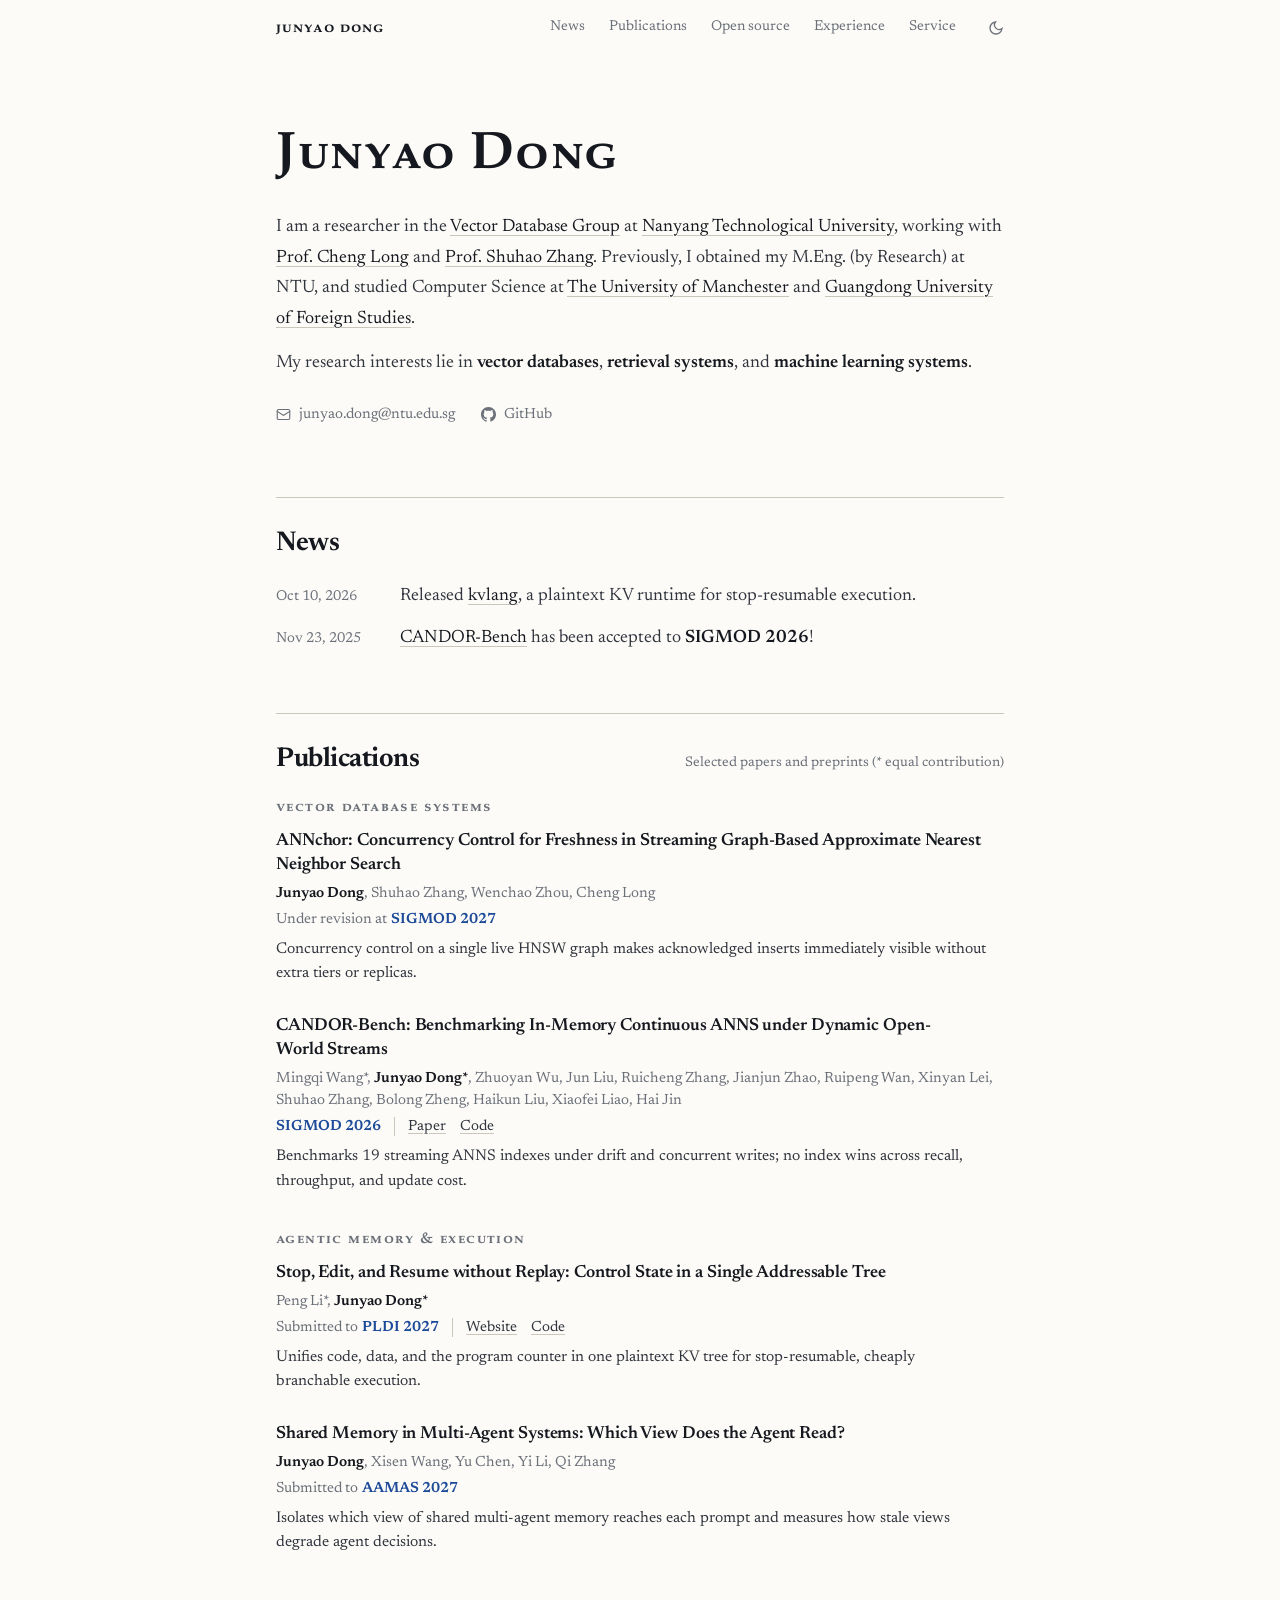
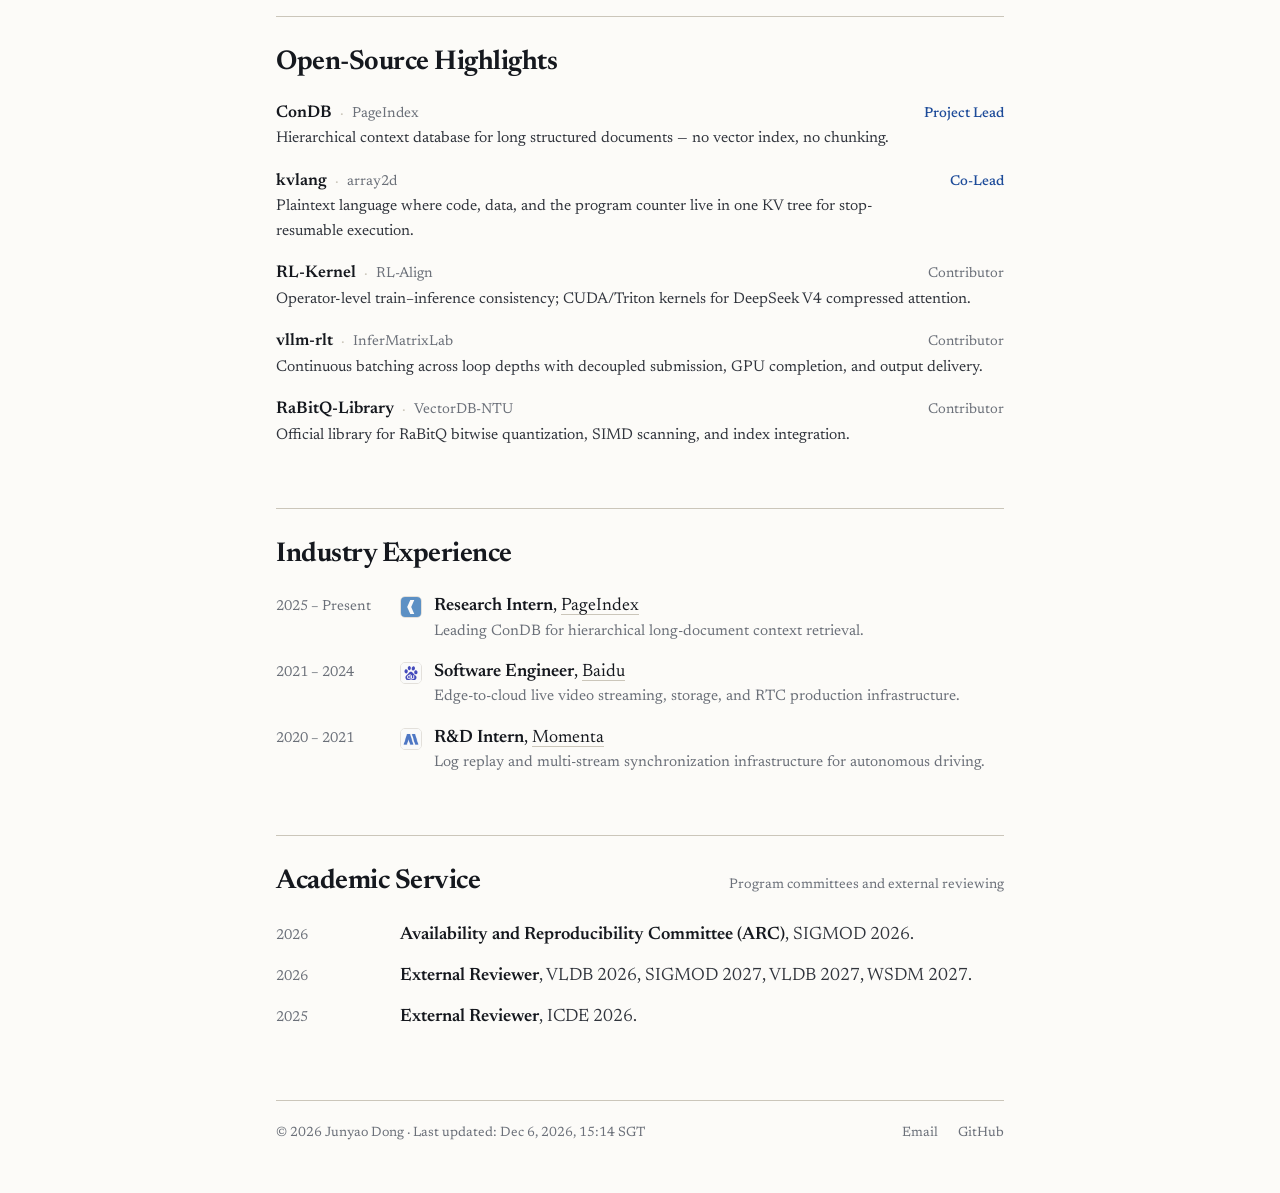
==== index.html @ 03399eac "Highlight all conference venues in blue and retitle PLDI'27 paper" ====
<!DOCTYPE html>
<html lang="en">
<head>
    <meta charset="UTF-8">
    <meta name="viewport" content="width=device-width, initial-scale=1.0">
    <title>Junyao Dong</title>
    <meta name="theme-color" content="#fcfbf8">
    <script>
        /* Light by default; a manual toggle lasts for the session. Runs before first paint. */
        (function () {
            var html = document.documentElement;
            var saved = null;
            try { saved = sessionStorage.getItem("theme"); } catch (e) {}
            var dark = saved === "dark";
            html.setAttribute("data-theme", dark ? "dark" : "light");
            if (dark) document.querySelector('meta[name="theme-color"]').setAttribute("content", "#0e1116");
        })();
    </script>
    <meta name="author" content="Junyao Dong">
    <meta name="description" content="Junyao Dong — Researcher in the Vector Database Group at Nanyang Technological University. Research on vector databases, retrieval systems, and machine learning systems.">
    <meta property="og:title" content="Junyao Dong">
    <meta property="og:description" content="Researcher @ Nanyang Technological University · Vector Databases, Retrieval Systems &amp; ML Systems">
    <meta property="og:type" content="website">
    <meta property="og:url" content="https://junyaodong.github.io/">
    <meta name="twitter:card" content="summary">
    <link rel="canonical" href="https://junyaodong.github.io/">
    <link rel="icon" type="image/svg+xml" href="favicon.svg">
    <link rel="apple-touch-icon" sizes="180x180" href="apple-touch-icon.png">
    <link rel="preload" href="fonts/newsreader-latin.woff2" as="font" type="font/woff2" crossorigin>
    <link rel="preload" href="fonts/name-display.woff2" as="font" type="font/woff2" crossorigin>
    <link rel="stylesheet" href="stylesheet.css?v=59">
</head>
<body>
    <a class="skip-link" href="#main">Skip to content</a>
    <nav class="nav" aria-label="Sections">
        <div class="nav-inner">
            <a class="brand" href="#about">Junyao Dong</a>
            <div class="nav-links">
                <a href="#news">News</a>
                <a href="#publications">Publications</a>
                <a href="#open-source">Open source</a>
                <a href="#experience">Experience</a>
                <a href="#service">Service</a>
                <!-- CV hidden: <a href="CV.pdf" target="_blank" rel="noopener noreferrer">CV</a> -->
            </div>
            <button class="theme-toggle" id="theme-toggle" type="button" aria-label="Dark mode" aria-pressed="false">
                <svg class="icon-sun" xmlns="http://www.w3.org/2000/svg" width="16" height="16" viewBox="0 0 24 24" fill="none" stroke="currentColor" stroke-width="2"><circle cx="12" cy="12" r="5"/><path d="M12 1v2M12 21v2M4.2 4.2l1.4 1.4M18.4 18.4l1.4 1.4M1 12h2M21 12h2M4.2 19.8l1.4-1.4M18.4 5.6l1.4-1.4"/></svg>
                <svg class="icon-moon" xmlns="http://www.w3.org/2000/svg" width="16" height="16" viewBox="0 0 24 24" fill="none" stroke="currentColor" stroke-width="2"><path d="M21 12.8A9 9 0 1 1 11.2 3 7 7 0 0 0 21 12.8z"/></svg>
            </button>
        </div>
    </nav>

    <header class="hero" id="about">
        <div class="wrap">
            <h1><span class="name">Junyao Dong</span></h1>
            <div class="hero-body">
                <p class="bio">
                    I am a researcher in the <a href="https://vectordb-ntu.github.io/" target="_blank" rel="noopener noreferrer">Vector Database Group</a> at <a href="https://www.ntu.edu.sg/" target="_blank" rel="noopener noreferrer">Nanyang Technological University</a>, working with
                    <a href="https://personal.ntu.edu.sg/c.long/" target="_blank" rel="noopener noreferrer">Prof. Cheng Long</a> and
                    <a href="https://shuhaozhangtony.github.io/" target="_blank" rel="noopener noreferrer">Prof. Shuhao Zhang</a>.
                    Previously, I obtained my M.Eng. (by Research) at NTU, and studied Computer Science at <a href="https://www.manchester.ac.uk/" target="_blank" rel="noopener noreferrer">The University of Manchester</a> and <a href="https://www.gdufs.edu.cn/" target="_blank" rel="noopener noreferrer">Guangdong University of Foreign Studies</a>.
                </p>
                <p class="bio">
                    My research interests lie in <strong>vector databases</strong>, <strong>retrieval systems</strong>, and <strong>machine learning systems</strong>.
                </p>
                <div class="contact">
                    <a class="contact-chip" href="mailto:junyao.dong@ntu.edu.sg">
                        <svg aria-hidden="true" xmlns="http://www.w3.org/2000/svg" width="15" height="15" viewBox="0 0 24 24" fill="none" stroke="currentColor" stroke-width="1.8" stroke-linecap="round" stroke-linejoin="round"><rect x="2" y="4" width="20" height="16" rx="2"/><path d="m22 7-8.97 5.7a1.94 1.94 0 0 1-2.06 0L2 7"/></svg>
                        <span>junyao.dong@ntu.edu.sg</span>
                    </a>
                    <!-- CV hidden:
                    <a class="contact-chip" href="CV.pdf" target="_blank" rel="noopener noreferrer">
                        <svg aria-hidden="true" xmlns="http://www.w3.org/2000/svg" width="15" height="15" viewBox="0 0 24 24" fill="none" stroke="currentColor" stroke-width="2" stroke-linecap="round" stroke-linejoin="round"><path d="M14 2H6a2 2 0 0 0-2 2v16a2 2 0 0 0 2 2h12a2 2 0 0 0 2-2V8z"/><polyline points="14 2 14 8 20 8"/><line x1="16" y1="13" x2="8" y2="13"/><line x1="16" y1="17" x2="8" y2="17"/></svg>
                        <span>CV</span>
                    </a>
                    -->
                    <a class="contact-chip" href="https://github.com/carsontung666" target="_blank" rel="noopener noreferrer">
                        <svg aria-hidden="true" xmlns="http://www.w3.org/2000/svg" width="15" height="15" viewBox="0 0 24 24" fill="currentColor"><path d="M12 0c-6.626 0-12 5.373-12 12 0 5.302 3.438 9.8 8.207 11.387.599.111.793-.261.793-.577v-2.234c-3.338.726-4.033-1.416-4.033-1.416-.546-1.387-1.333-1.756-1.333-1.756-1.089-.745.083-.729.083-.729 1.205.084 1.839 1.237 1.839 1.237 1.07 1.834 2.807 1.304 3.492.997.107-.775.418-1.305.762-1.604-2.665-.305-5.467-1.334-5.467-5.931 0-1.311.469-2.381 1.236-3.221-.124-.303-.535-1.524.117-3.176 0 0 1.008-.322 3.301 1.23.957-.266 1.983-.399 3.003-.404 1.02.005 2.047.138 3.006.404 2.291-1.552 3.297-1.23 3.297-1.23.653 1.653.242 2.874.118 3.176.77.84 1.235 1.911 1.235 3.221 0 4.609-2.807 5.624-5.479 5.921.43.372.823 1.102.823 2.222v3.293c0 .319.192.694.801.576 4.765-1.586 8.199-6.086 8.199-11.386 0-6.627-5.373-12-12-12z"/></svg>
                        <span>GitHub</span>
                    </a>
                </div>
            </div>
        </div>
    </header>

    <main id="main" tabindex="-1">
        <section class="section" id="news">
            <div class="wrap">
                <header class="section-head">
                    <h2>News</h2>
                </header>
                <div class="section-body">
                    <!--
                        [DEC 12 FLIP]:
                        <div class="news-row">
                            <span class="date">Dec &apos;26</span>
                            <span><strong>ANNchor</strong> has been accepted to <strong>SIGMOD 2027</strong>!</span>
                        </div>
                    -->
                    <div class="news-row">
                        <span class="date">Oct 10, 2026</span>
                        <span>Released <a href="https://github.com/array2d/kvlang" target="_blank" rel="noopener noreferrer">kvlang</a>, a plaintext KV runtime for stop-resumable execution.</span>
                    </div>
                    <div class="news-row">
                        <span class="date">Nov 23, 2025</span>
                        <span><a href="https://dl.acm.org/doi/10.1145/3786630" target="_blank" rel="noopener noreferrer">CANDOR-Bench</a> has been accepted to <strong>SIGMOD 2026</strong>!</span>
                    </div>
                </div>
            </div>
        </section>

        <section class="section" id="publications">
            <div class="wrap">
                <header class="section-head">
                    <h2>Publications</h2>
                    <p>Selected papers and preprints (* equal contribution)</p>
                </header>
                <div class="section-body">

                    <div class="theme infra" id="pubs-infra">
                        <div class="theme-head">
                            <h3>Vector Database Systems</h3>
                        </div>

                        <article class="pub" id="p-annchor">
                            <h4>ANNchor: Concurrency Control for Freshness in Streaming Graph-Based Approximate Nearest Neighbor Search</h4>
                            <p class="authors"><strong>Junyao Dong</strong>, Shuhao Zhang, Wenchao Zhou, Cheng Long</p>
                            <div class="pub-meta">
                                <span class="venue pending">Under revision at</span>
                                <span class="venue revision">SIGMOD 2027</span>
                            </div>
                            <p class="summary">Concurrency control on a single live HNSW graph makes acknowledged inserts immediately visible without extra tiers or replicas.</p>
                        </article>

                        <article class="pub" id="p-candor">
                            <h4><a href="https://dl.acm.org/doi/10.1145/3786630" target="_blank" rel="noopener noreferrer">CANDOR-Bench: Benchmarking In-Memory Continuous ANNS under Dynamic Open-World Streams</a></h4>
                            <p class="authors">Mingqi Wang*, <strong>Junyao Dong*</strong>, Zhuoyan Wu, Jun Liu, Ruicheng Zhang, Jianjun Zhao, Ruipeng Wan, Xinyan Lei, Shuhao Zhang, Bolong Zheng, Haikun Liu, Xiaofei Liao, Hai Jin</p>
                            <div class="pub-meta">
                                <span class="venue accepted">SIGMOD 2026</span>
                                <div class="pub-links">
                                    <a href="https://dl.acm.org/doi/10.1145/3786630" target="_blank" rel="noopener noreferrer">Paper</a>
                                    <a href="https://github.com/intellistream/SAGE-DB-Bench" target="_blank" rel="noopener noreferrer">Code</a>
                                </div>
                            </div>
                            <p class="summary">Benchmarks 19 streaming ANNS indexes under drift and concurrent writes; no index wins across recall, throughput, and update cost.</p>
                        </article>
                    </div>

                    <div class="theme opt" id="pubs-opt">
                        <div class="theme-head">
                            <h3>Agentic Memory &amp; Execution</h3>
                        </div>

                        <article class="pub" id="p-kvlang">
                            <h4><a href="https://github.com/array2d/kvlang" target="_blank" rel="noopener noreferrer">Stop, Edit, and Resume without Replay: Control State in a Single Addressable Tree</a></h4>
                            <p class="authors">Peng Li*, <strong>Junyao Dong*</strong></p>
                            <div class="pub-meta">
                                <span class="venue pending">Submitted to</span>
                                <span class="venue conf">PLDI 2027</span>
                                <div class="pub-links">
                                    <a href="https://kvlang.com" target="_blank" rel="noopener noreferrer">Website</a>
                                    <a href="https://github.com/array2d/kvlang" target="_blank" rel="noopener noreferrer">Code</a>
                                </div>
                            </div>
                            <p class="summary">Unifies code, data, and the program counter in one plaintext KV tree for stop-resumable, cheaply branchable execution.</p>
                        </article>

                        <article class="pub" id="p-sharedmem">
                            <h4>Shared Memory in Multi-Agent Systems: Which View Does the Agent Read?</h4>
                            <p class="authors"><strong>Junyao Dong</strong>, Xisen Wang, Yu Chen, Yi Li, Qi Zhang</p>
                            <div class="pub-meta">
                                <span class="venue pending">Submitted to</span>
                                <span class="venue conf">AAMAS 2027</span>
                            </div>
                            <p class="summary">Isolates which view of shared multi-agent memory reaches each prompt and measures how stale views degrade agent decisions.</p>
                        </article>
                    </div>
                </div>
            </div>
        </section>

        <section class="section" id="open-source">
            <div class="wrap">
                <header class="section-head">
                    <h2>Open-Source Highlights</h2>
                </header>
                <div class="section-body">
                    <div class="oss-list">
                        <article class="oss-item" id="oss-condb">
                            <div class="oss-top">
                                <div class="oss-title">
                                    <h3><a href="https://github.com/VectifyAI/ConDB" target="_blank" rel="noopener noreferrer">ConDB</a></h3>
                                    <span class="oss-org">PageIndex</span>
                                </div>
                                <span class="oss-role lead">Project Lead</span>
                            </div>
                            <p class="oss-desc">Hierarchical context database for long structured documents — no vector index, no chunking.</p>
                        </article>

                        <article class="oss-item" id="oss-kvlang">
                            <div class="oss-top">
                                <div class="oss-title">
                                    <h3><a href="https://github.com/array2d/kvlang" target="_blank" rel="noopener noreferrer">kvlang</a></h3>
                                    <span class="oss-org">array2d</span>
                                </div>
                                <span class="oss-role lead">Co-Lead</span>
                            </div>
                            <p class="oss-desc">Plaintext language where code, data, and the program counter live in one KV tree for stop-resumable execution.</p>
                        </article>

                        <article class="oss-item" id="oss-rlkernel">
                            <div class="oss-top">
                                <div class="oss-title">
                                    <h3><a href="https://github.com/RL-Align/RL-Kernel" target="_blank" rel="noopener noreferrer">RL-Kernel</a></h3>
                                    <span class="oss-org">RL-Align</span>
                                </div>
                                <span class="oss-role">Contributor</span>
                            </div>
                            <p class="oss-desc">Operator-level train–inference consistency; CUDA/Triton kernels for DeepSeek V4 compressed attention.</p>
                        </article>

                        <article class="oss-item" id="oss-vllmrlt">
                            <div class="oss-top">
                                <div class="oss-title">
                                    <h3><a href="https://github.com/InferMatrixLab/vllm-rlt" target="_blank" rel="noopener noreferrer">vllm-rlt</a></h3>
                                    <span class="oss-org">InferMatrixLab</span>
                                </div>
                                <span class="oss-role">Contributor</span>
                            </div>
                            <p class="oss-desc">Continuous batching across loop depths with decoupled submission, GPU completion, and output delivery.</p>
                        </article>

                        <article class="oss-item" id="oss-rabitq">
                            <div class="oss-top">
                                <div class="oss-title">
                                    <h3><a href="https://github.com/VectorDB-NTU/RaBitQ-Library" target="_blank" rel="noopener noreferrer">RaBitQ-Library</a></h3>
                                    <span class="oss-org">VectorDB-NTU</span>
                                </div>
                                <span class="oss-role">Contributor</span>
                            </div>
                            <p class="oss-desc">Official library for RaBitQ bitwise quantization, SIMD scanning, and index integration.</p>
                        </article>
                    </div>
                </div>
            </div>
        </section>

        <section class="section" id="experience">
            <div class="wrap">
                <header class="section-head">
                    <h2>Industry Experience</h2>
                </header>
                <div class="section-body">
                    <div class="talk exp-row">
                        <span class="date">2025 – Present</span>
                        <div class="exp-body">
                            <span class="exp-logo" aria-hidden="true"><img src="images/exp-vectify.svg" alt="" loading="lazy"></span>
                            <div class="exp-text">
                                <p class="exp-head"><strong>Research Intern</strong>, <a href="https://pageindex.ai/" target="_blank" rel="noopener noreferrer">PageIndex</a></p>
                                <p class="exp-desc">Leading ConDB for hierarchical long-document context retrieval.</p>
                            </div>
                        </div>
                    </div>
                    <div class="talk exp-row">
                        <span class="date">2021 – 2024</span>
                        <div class="exp-body">
                            <span class="exp-logo" aria-hidden="true"><img src="images/exp-baidu.svg" alt="" loading="lazy"></span>
                            <div class="exp-text">
                                <p class="exp-head"><strong>Software Engineer</strong>, <a href="https://www.baidu.com/" target="_blank" rel="noopener noreferrer">Baidu</a></p>
                                <p class="exp-desc">Edge-to-cloud live video streaming, storage, and RTC production infrastructure.</p>
                            </div>
                        </div>
                    </div>
                    <div class="talk exp-row">
                        <span class="date">2020 – 2021</span>
                        <div class="exp-body">
                            <span class="exp-logo" aria-hidden="true"><img src="images/exp-momenta.png" alt="" loading="lazy"></span>
                            <div class="exp-text">
                                <p class="exp-head"><strong>R&amp;D Intern</strong>, <a href="https://www.momenta.cn/" target="_blank" rel="noopener noreferrer">Momenta</a></p>
                                <p class="exp-desc">Log replay and multi-stream synchronization infrastructure for autonomous driving.</p>
                            </div>
                        </div>
                    </div>
                </div>
            </div>
        </section>

        <section class="section" id="service">
            <div class="wrap">
                <header class="section-head">
                    <h2>Academic Service</h2>
                    <p>Program committees and external reviewing</p>
                </header>
                <div class="section-body">
                    <div class="talk">
                        <span class="date">2026</span>
                        <p><strong>Availability and Reproducibility Committee (ARC)</strong>, SIGMOD 2026.</p>
                    </div>
                    <div class="talk">
                        <span class="date">2026</span>
                        <p><strong>External Reviewer</strong>, VLDB 2026, SIGMOD 2027, VLDB 2027, WSDM 2027.</p>
                    </div>
                    <div class="talk">
                        <span class="date">2025</span>
                        <p><strong>External Reviewer</strong>, ICDE 2026.</p>
                    </div>
                </div>
            </div>
        </section>
    </main>

    <footer class="footer">
        <div class="wrap footer-row">
            <span>© 2026 Junyao Dong · <span id="last-updated">Last updated: Nov 18, 2026, 00:28 SGT</span></span>
            <div class="footer-links">
                <a href="mailto:junyao.dong@ntu.edu.sg">Email</a>
                <!-- CV hidden: <a href="CV.pdf" target="_blank" rel="noopener noreferrer">CV</a> -->
                <a href="https://github.com/carsontung666" target="_blank" rel="noopener noreferrer">GitHub</a>
            </div>
        </div>
    </footer>
    <script src="site.js?v=17"></script>
    <!-- Default Statcounter code for personal page https://junyaodong.github.io/ -->
    <script type="text/javascript">
    var sc_project=13364389;
    var sc_invisible=1;
    var sc_security="73a1b81e";
    </script>
    <script type="text/javascript" src="https://www.statcounter.com/counter/counter.js" async></script>
    <noscript><div class="statcounter"><a title="Web Analytics" href="https://statcounter.com/" target="_blank" rel="noopener noreferrer"><img class="statcounter" src="https://c.statcounter.com/13364389/0/73a1b81e/1/" alt="" referrerPolicy="no-referrer-when-downgrade"></a></div></noscript>
    <!-- End of Statcounter Code -->
</body>
</html>
---- stylesheet.css ----
/* Junyao Dong — homepage styles.
   Typeset single column on one warm-paper surface:
   hierarchy comes from type scale, whitespace and hairline rules — no cards.
   Accent colour is reserved for hover, accepted venues and lead roles. */

/* ------------------------------------------------------------------ */
/* Fonts — self-hosted, zero third-party font requests                 */
/* ------------------------------------------------------------------ */
@font-face {
    font-family: "Newsreader";
    src: url("fonts/newsreader-latin.woff2") format("woff2");
    font-weight: 200 800;
    font-style: normal;
    font-display: swap;
}
@font-face {
    font-family: "Newsreader";
    src: url("fonts/newsreader-italic-latin.woff2") format("woff2");
    font-weight: 200 800;
    font-style: italic;
    font-display: swap;
}
@font-face {
    font-family: "JD Name Display";
    src: url("fonts/name-display.woff2") format("woff2");
    font-weight: 700;
    font-style: normal;
    font-display: swap;
}
@font-face {
    font-family: "JD Name Display";
    src: url("fonts/name-display-regular.woff2") format("woff2");
    font-weight: 400;
    font-style: normal;
    font-display: swap;
}

/* ------------------------------------------------------------------ */
/* Tokens                                                              */
/* ------------------------------------------------------------------ */
:root {
    --font-sans: "Newsreader", "Source Serif 4", Georgia, serif;
    --font-name: "JD Name Display", "TeX Gyre Pagella", "Palatino Linotype", Palatino, "Book Antiqua", Georgia, serif;

    --bg: #fcfbf8;            /* warm paper — the only surface */
    --bg-soft: #f2f0ea;       /* hover fill */
    --ink: #15181e;           /* headings & emphasis */
    --text: #30343c;          /* body copy */
    --muted: #6b7079;         /* metadata */
    --line: #e6e2d9;          /* hairline rules */
    --line-strong: #cbc6ba;   /* link underlines, separators */
    --accent: #1d4b99;        /* Oxford-slate blue */
    --accent-tint: #edf2fb;

    --max: 728px;
    --date-w: 104px;
    --gutter: 24px;
    --nav-h: 56px;
    --sec-gap: 60px;          /* whitespace above each section rule */
    color-scheme: light;
}

html[data-theme="dark"] {
    --bg: #0e1116;
    --bg-soft: #1a1f29;
    --ink: #f1f2f5;
    --text: #c9cdd6;
    --muted: #8b93a3;
    --line: #20262f;
    --line-strong: #3a4352;
    --accent: #8ab4f8;
    --accent-tint: rgba(138, 180, 248, 0.12);
    color-scheme: dark;
}

/* ------------------------------------------------------------------ */
/* Base                                                                */
/* ------------------------------------------------------------------ */
* { box-sizing: border-box; }
html {
    scroll-behavior: smooth;
    /* Sections carry their own top whitespace: anchors land with the rule just under the nav. */
    scroll-padding-top: calc(var(--nav-h) - var(--sec-gap) + 18px);
    -webkit-text-size-adjust: 100%;
    text-size-adjust: 100%;
}
body {
    margin: 0;
    overflow-x: clip;
    background: var(--bg);
    color: var(--text);
    font-family: var(--font-sans);
    font-optical-sizing: auto;
    font-size: 18px;
    line-height: 1.62;
    -webkit-font-smoothing: antialiased;
}
img, svg { max-width: 100%; display: block; }
p { margin: 0; }
strong { color: var(--ink); font-weight: 600; }
::selection { background: rgba(29, 75, 153, 0.16); background: color-mix(in srgb, var(--accent) 18%, transparent); }
:focus-visible { outline: 2px solid var(--accent); outline-offset: 3px; border-radius: 3px; }

/* Links read as ink with a quiet underline; colour only arrives on hover. */
a {
    color: var(--ink);
    text-decoration: underline;
    text-decoration-color: var(--line-strong);
    text-decoration-thickness: 1px;
    text-underline-offset: 0.22em;
    transition: color 0.15s ease, text-decoration-color 0.15s ease;
}
a:hover { color: var(--accent); text-decoration-color: currentColor; }

.brand,
.theme-head h3 {
    font-family: var(--font-name);
    font-variant-caps: all-small-caps;
}

.skip-link {
    position: absolute;
    left: 12px;
    top: -60px;
    z-index: 40;
    padding: 8px 14px;
    border-radius: 6px;
    background: var(--ink);
    color: var(--bg);
    font-size: 0.9rem;
    text-decoration: none;
}
.skip-link:focus { top: 10px; color: var(--bg); text-decoration: none; }
main { padding: 0 0 8px; }
main:focus { outline: none; }

.wrap,
.nav-inner {
    width: min(var(--max), calc(100% - 2 * var(--gutter)));
    margin: 0 auto;
}

/* ------------------------------------------------------------------ */
/* Nav                                                                 */
/* ------------------------------------------------------------------ */
.nav {
    position: sticky;
    top: 0;
    z-index: 30;
    background: var(--bg);
    background: color-mix(in srgb, var(--bg) 88%, transparent);
    backdrop-filter: blur(12px);
    -webkit-backdrop-filter: blur(12px);
    border-bottom: 1px solid transparent;
    transition: border-color 0.2s ease;
}
.nav.scrolled { border-bottom-color: var(--line); }
.nav-inner {
    height: var(--nav-h);
    display: flex;
    align-items: center;
    gap: 24px;
}
.brand {
    color: var(--ink);
    font-weight: 700;
    font-size: 1.02rem;
    letter-spacing: 0.06em;
    white-space: nowrap;
    text-decoration: none;
    transition: color 0.2s ease, opacity 0.25s ease;
}
.brand:hover { color: var(--accent); text-decoration: none; }
/* The hero name sits right below: the nav brand only appears once it scrolls away. */
.nav.at-hero .brand { opacity: 0; pointer-events: none; }

.nav-links { display: flex; gap: 24px; margin-left: auto; }
.nav-links a {
    padding: 4px 0;
    color: var(--muted);
    font-size: 0.89rem;
    white-space: nowrap;
    text-decoration: underline;
    text-decoration-color: transparent;
    text-underline-offset: 0.45em;
    transition: color 0.15s ease, text-decoration-color 0.15s ease;
}
.nav-links a:hover { color: var(--ink); text-decoration-color: transparent; }
.nav-links a[aria-current] { color: var(--ink); text-decoration-color: var(--ink); }

.theme-toggle {
    flex: none;
    width: 32px;
    height: 32px;
    margin-right: -8px;
    border: 0;
    border-radius: 999px;
    background: transparent;
    color: var(--muted);
    display: grid;
    place-items: center;
    cursor: pointer;
    transition: background 0.2s ease, color 0.2s ease;
}
.theme-toggle:hover { background: var(--bg-soft); color: var(--ink); }
html[data-theme="dark"] .icon-moon,
html:not([data-theme="dark"]) .icon-sun { display: none; }

/* ------------------------------------------------------------------ */
/* Hero                                                                */
/* ------------------------------------------------------------------ */
.hero { padding: 72px 0 12px; }
.hero h1 {
    margin: 0 0 28px;
    font-family: var(--font-name);
    font-weight: 700;
    font-variant: small-caps;
    font-size: clamp(2.5rem, 6vw, 3.3rem);
    line-height: 1.04;
    letter-spacing: 0.02em;
    color: var(--ink);
}
.bio {
    line-height: 1.7;
    text-wrap: pretty;
}
.bio + .bio { margin-top: 14px; }

.contact {
    display: flex;
    flex-wrap: wrap;
    align-items: center;
    gap: 8px 26px;
    margin-top: 26px;
}
.contact-chip {
    display: inline-flex;
    align-items: center;
    gap: 8px;
    color: var(--muted);
    font-size: 0.92rem;
    line-height: 1.35;
    text-decoration: none;
}
.contact-chip svg {
    flex: none;
    width: 15px;
    height: 15px;
}
.contact-chip:hover { color: var(--accent); text-decoration: none; }

/* ------------------------------------------------------------------ */
/* Sections — a rule opens each section, then a bold heading           */
/* ------------------------------------------------------------------ */
.section { padding: var(--sec-gap) 0 0; }
.section > .wrap {
    border-top: 1px solid var(--line-strong);
    padding-top: 30px;
}
.section-head {
    display: flex;
    flex-wrap: wrap;
    justify-content: space-between;
    align-items: baseline;
    gap: 2px 20px;
    margin-bottom: 22px;
}
.section-head h2 {
    margin: 0;
    color: var(--ink);
    font-family: var(--font-sans);
    font-weight: 650;
    font-size: 1.7rem;
    letter-spacing: -0.018em;
    line-height: 1.2;
}
.section-head p {
    color: var(--muted);
    font-size: 0.86rem;
    line-height: 1.4;
}

/* ------------------------------------------------------------------ */
/* Date-rail rows — News, Experience, Service                          */
/* ------------------------------------------------------------------ */
.news-row,
.talk {
    display: grid;
    grid-template-columns: var(--date-w) minmax(0, 1fr);
    column-gap: 20px;
    align-items: baseline;
}
.news-row + .news-row,
.talk + .talk { margin-top: 12px; }
.date {
    color: var(--muted);
    font-size: 0.9rem;
    font-variant-numeric: tabular-nums lining-nums;
    white-space: nowrap;
}

/* Older news, collapsed */
.earlier { margin-top: 12px; }
.earlier summary {
    list-style: none;
    cursor: pointer;
    color: var(--muted);
    font-size: 0.9rem;
}
.earlier summary::-webkit-details-marker { display: none; }
.earlier summary:hover { color: var(--ink); }
.earlier summary::after { content: " ↓"; }
.earlier[open] summary { margin-bottom: 12px; }
.earlier[open] summary::after { content: " ↑"; }

/* News highlight */
.news-hot .hot-text {
    font-weight: 600;
    background-image: linear-gradient(90deg, #ff3d71, #ff9f1c, #2ec4b6, #3a86ff, #8338ec, #ff3d71);
    background-size: 300% 100%;
    -webkit-background-clip: text;
    background-clip: text;
    -webkit-text-fill-color: transparent;
    color: transparent;
    animation: hot-slide 30s linear infinite;
}
.news-hot .hot-text strong { color: inherit; -webkit-text-fill-color: transparent; }
.news-hot .hot-text a { color: var(--accent); -webkit-text-fill-color: var(--accent); }
html[data-theme="dark"] .news-hot .hot-text {
    background-image: linear-gradient(90deg, #ff7a9c, #ffc266, #5eead4, #7db4ff, #c4a1ff, #ff7a9c);
}
@keyframes hot-slide {
    from { background-position: 0% 50%; }
    to { background-position: 300% 50%; }
}

/* ------------------------------------------------------------------ */
/* Publications — small-caps thrust label, then papers                 */
/* ------------------------------------------------------------------ */
.theme + .theme { margin-top: 36px; }
.theme-head { margin-bottom: 12px; }
.theme-head h3 {
    margin: 0;
    color: var(--muted);
    font-weight: 700;
    font-size: 0.98rem;
    letter-spacing: 0.09em;
    line-height: 1.25;
}

.pub { scroll-margin-top: calc(var(--sec-gap) + 2px); }
.pub + .pub { margin-top: 28px; }
.pub:target {
    border-radius: 2px;
    background: var(--accent-tint);
    box-shadow: 0 0 0 12px var(--accent-tint);
}

.pub h4 {
    margin: 0;
    color: var(--ink);
    font-size: 1.1rem;
    font-weight: 600;
    line-height: 1.36;
    letter-spacing: -0.006em;
    text-wrap: pretty;
}
.pub h4 a { color: inherit; text-decoration: none; }
.pub h4 a:hover { color: var(--accent); }

.authors {
    margin-top: 5px;
    color: var(--muted);
    font-size: 0.92rem;
    line-height: 1.5;
}
.authors strong { font-weight: 600; }

.pub-meta {
    display: flex;
    flex-wrap: wrap;
    align-items: baseline;
    gap: 4px 0;
    margin-top: 5px;
    font-size: 0.92rem;
    line-height: 1.3;
}
.venue.accepted,
.venue.revision,
.venue.conf { color: var(--accent); font-weight: 600; }
.venue + .venue { margin-left: 0.28em; }
.venue.pending { color: var(--muted); }

.pub-links {
    display: inline-flex;
    flex-wrap: wrap;
    gap: 14px;
    margin-left: 13px;
    padding-left: 13px;
    border-left: 1px solid var(--line-strong);
}
.pub-links a { color: var(--text); }
.pub-links a:hover { color: var(--accent); }

.summary {
    margin-top: 9px;
    font-size: 0.97rem;
    line-height: 1.58;
    text-wrap: pretty;
}

/* ------------------------------------------------------------------ */
/* Open-Source Highlights                                              */
/* ------------------------------------------------------------------ */
.oss-item + .oss-item { margin-top: 18px; }
.oss-top {
    display: flex;
    align-items: baseline;
    justify-content: space-between;
    gap: 16px;
}
.oss-title {
    min-width: 0;
    display: flex;
    flex-wrap: wrap;
    align-items: baseline;
    gap: 0 8px;
}
.oss-item h3 {
    margin: 0;
    font-size: 1.06rem;
    font-weight: 600;
    line-height: 1.38;
    color: var(--ink);
}
.oss-item h3 a { color: inherit; text-decoration: none; }
.oss-item h3 a:hover { color: var(--accent); }
.oss-org {
    color: var(--muted);
    font-size: 0.9rem;
}
.oss-org::before {
    content: "·";
    margin-right: 8px;
    color: var(--line-strong);
}
.oss-role {
    flex: none;
    color: var(--muted);
    font-size: 0.88rem;
    white-space: nowrap;
}
.oss-role.lead { color: var(--accent); font-weight: 500; }
.oss-desc {
    margin-top: 2px;
    font-size: 0.97rem;
    line-height: 1.56;
    text-wrap: pretty;
}

/* ------------------------------------------------------------------ */
/* Experience                                                          */
/* ------------------------------------------------------------------ */
.exp-row { align-items: start; }
.exp-row + .exp-row { margin-top: 16px; }
.exp-row > .date { margin-top: 2px; }
.exp-body { display: flex; align-items: flex-start; gap: 12px; min-width: 0; }
.exp-logo {
    flex: none;
    width: 22px;
    height: 22px;
    margin-top: 3px;
    border-radius: 5px;
    overflow: hidden;
    background: #ffffff;
    border: 1px solid var(--line);
    filter: saturate(0.75) contrast(0.96);
    opacity: 0.9;
    transition: filter 0.2s ease, opacity 0.2s ease;
}
.exp-row:hover .exp-logo { filter: none; opacity: 1; }
.exp-logo img { width: 100%; height: 100%; object-fit: cover; }
.exp-text { min-width: 0; }
.exp-head { color: var(--ink); line-height: 1.45; }
.exp-desc { margin-top: 1px; color: var(--muted); font-size: 0.95rem; line-height: 1.5; text-wrap: pretty; }

/* ------------------------------------------------------------------ */
/* Footer                                                              */
/* ------------------------------------------------------------------ */
.footer { margin-top: var(--sec-gap); color: var(--muted); font-size: 0.84rem; }
.footer-row {
    border-top: 1px solid var(--line-strong);
    padding: 22px 0 48px;
    display: flex;
    justify-content: space-between;
    align-items: baseline;
    gap: 8px 24px;
    flex-wrap: wrap;
}
.footer-links { display: flex; gap: 20px; }
.footer a { color: var(--muted); text-decoration: none; }
.footer a:hover { color: var(--ink); }

/* ------------------------------------------------------------------ */
/* Motion                                                              */
/* ------------------------------------------------------------------ */
html.theme-anim,
html.theme-anim *,
html.theme-anim *::before,
html.theme-anim *::after {
    transition: background-color 0.3s ease, border-color 0.3s ease, color 0.3s ease, box-shadow 0.3s ease !important;
}
@media (prefers-reduced-motion: reduce) {
    html { scroll-behavior: auto; }
    .news-hot .hot-text { animation: none; }
}

/* ------------------------------------------------------------------ */
/* Responsive                                                          */
/* ------------------------------------------------------------------ */
@media (max-width: 640px) {
    :root { --gutter: 20px; --nav-h: 88px; --sec-gap: 44px; }
    body { font-size: 17px; }
    .nav { border-bottom-color: var(--line); }
    .nav-inner {
        display: grid;
        grid-template-columns: 1fr auto;
        grid-template-areas: "brand toggle" "links links";
        align-items: center;
        gap: 0 12px;
        padding-top: 8px;
    }
    .brand { grid-area: brand; }
    /* Two-row phone nav: keep the brand in place rather than leaving a hole. */
    .nav.at-hero .brand { opacity: 1; pointer-events: auto; color: var(--muted); }
    .theme-toggle { grid-area: toggle; }
    .nav-links {
        grid-area: links;
        gap: clamp(12px, 3.6vw, 24px);
        margin: 0 calc(-1 * var(--gutter));
        padding: 0 var(--gutter);
        overflow-x: auto;
        overscroll-behavior-x: contain;
        scrollbar-width: none;
    }
    .nav-links::-webkit-scrollbar { display: none; }
    .nav-links a { flex: none; padding: 9px 0 13px; font-size: 0.88rem; text-underline-offset: 0.4em; }

    .hero { padding: 40px 0 4px; }
    .hero h1 { margin-bottom: 20px; }
    .section > .wrap { padding-top: 24px; }
    .section-head { flex-direction: column; align-items: flex-start; margin-bottom: 18px; }
    .section-head h2 { font-size: 1.5rem; }
    .theme + .theme { margin-top: 34px; }
    .pub + .pub { margin-top: 24px; }
    .oss-top { gap: 10px; }
}

@media (max-width: 560px) {
    .news-row,
    .talk {
        grid-template-columns: minmax(0, 1fr);
        row-gap: 1px;
    }
    .news-row + .news-row,
    .talk + .talk { margin-top: 16px; }
    .exp-row > .date { margin-top: 0; }
    .exp-body { margin-top: 3px; }
}

/* ------------------------------------------------------------------ */
/* Print                                                               */
/* ------------------------------------------------------------------ */
@media print {
    :root,
    html[data-theme="dark"] {
        --bg: #fff; --bg-soft: #f3f3f3;
        --ink: #000; --text: #111; --muted: #444;
        --line: #ccc; --line-strong: #999;
        --accent: #1d4b99; --accent-tint: #eef3fb;
    }
    body { font-size: 11pt; }
    .nav, .skip-link { display: none; }
    .hero { padding: 0 0 6px; }
    .section { padding: 18px 0 0; }
    .section > .wrap { padding-top: 12px; }
    .pub, .oss-item, .news-row, .talk { break-inside: avoid; }
}
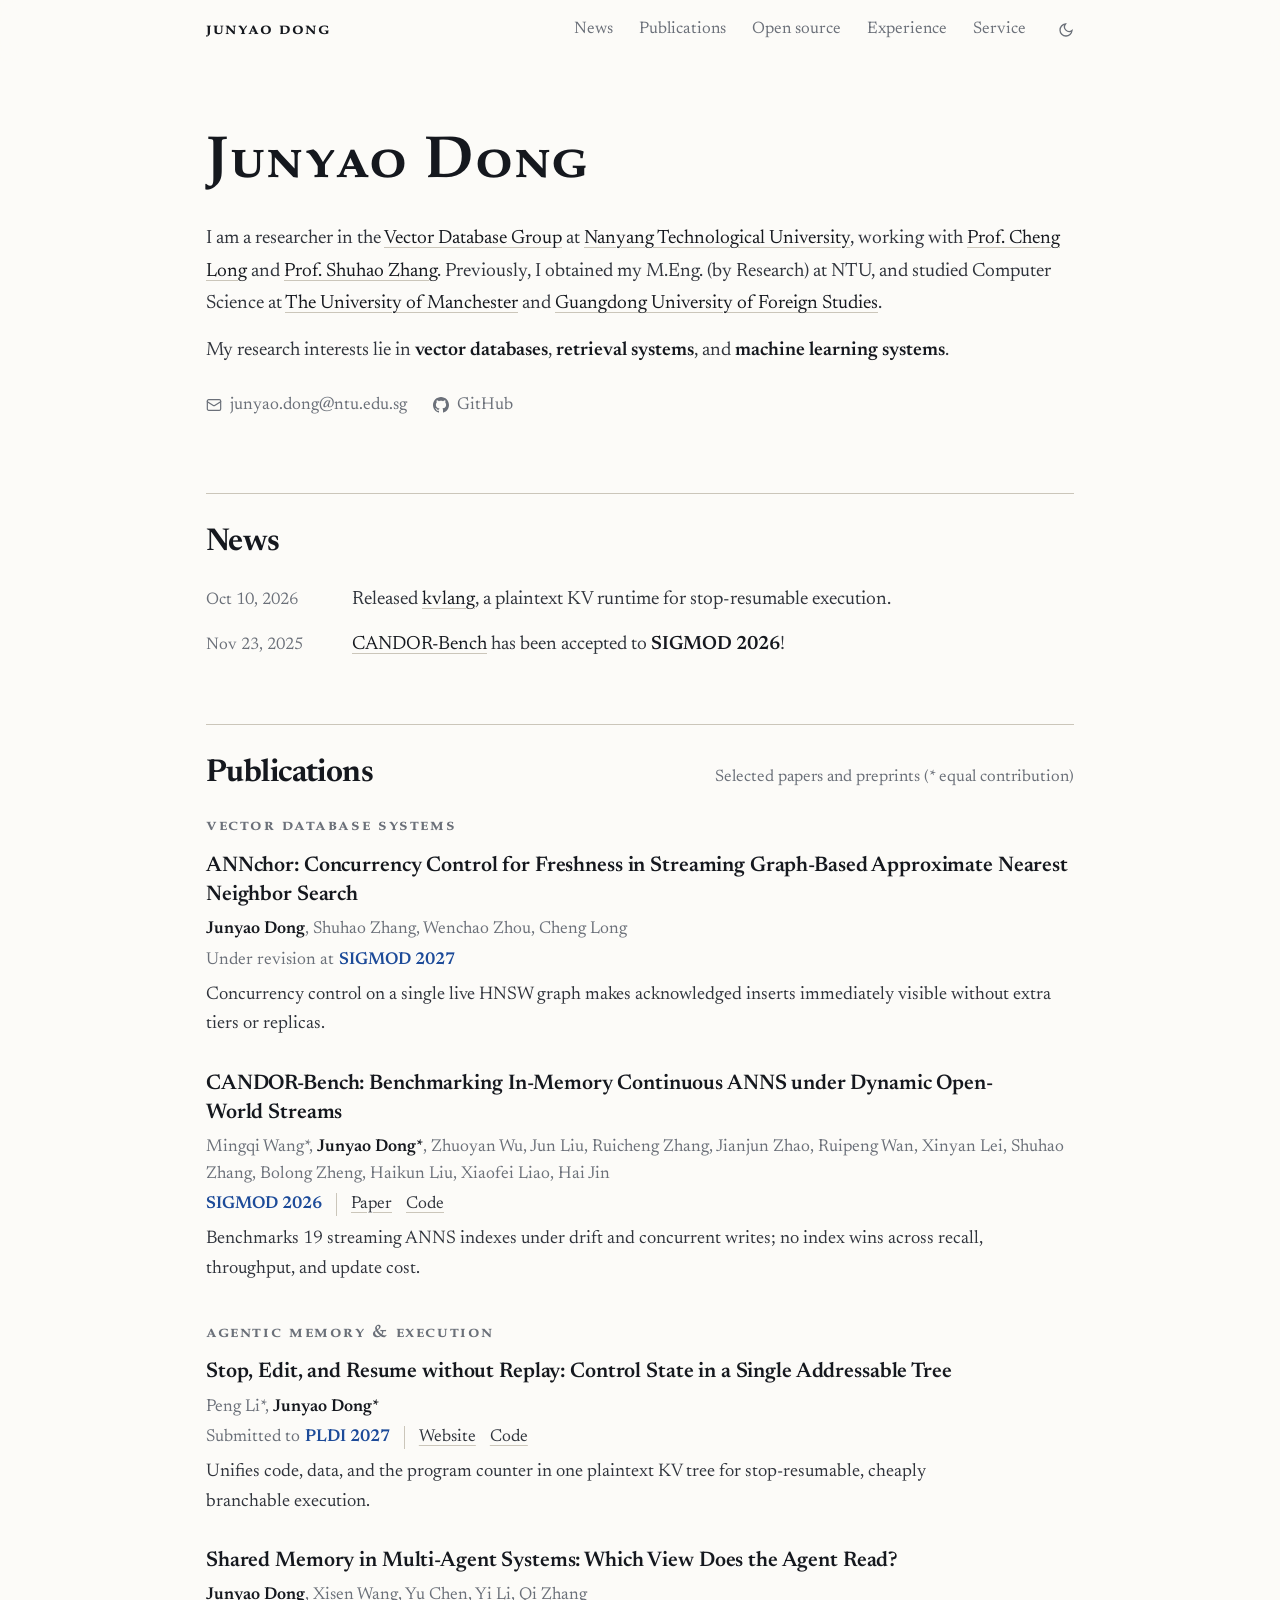
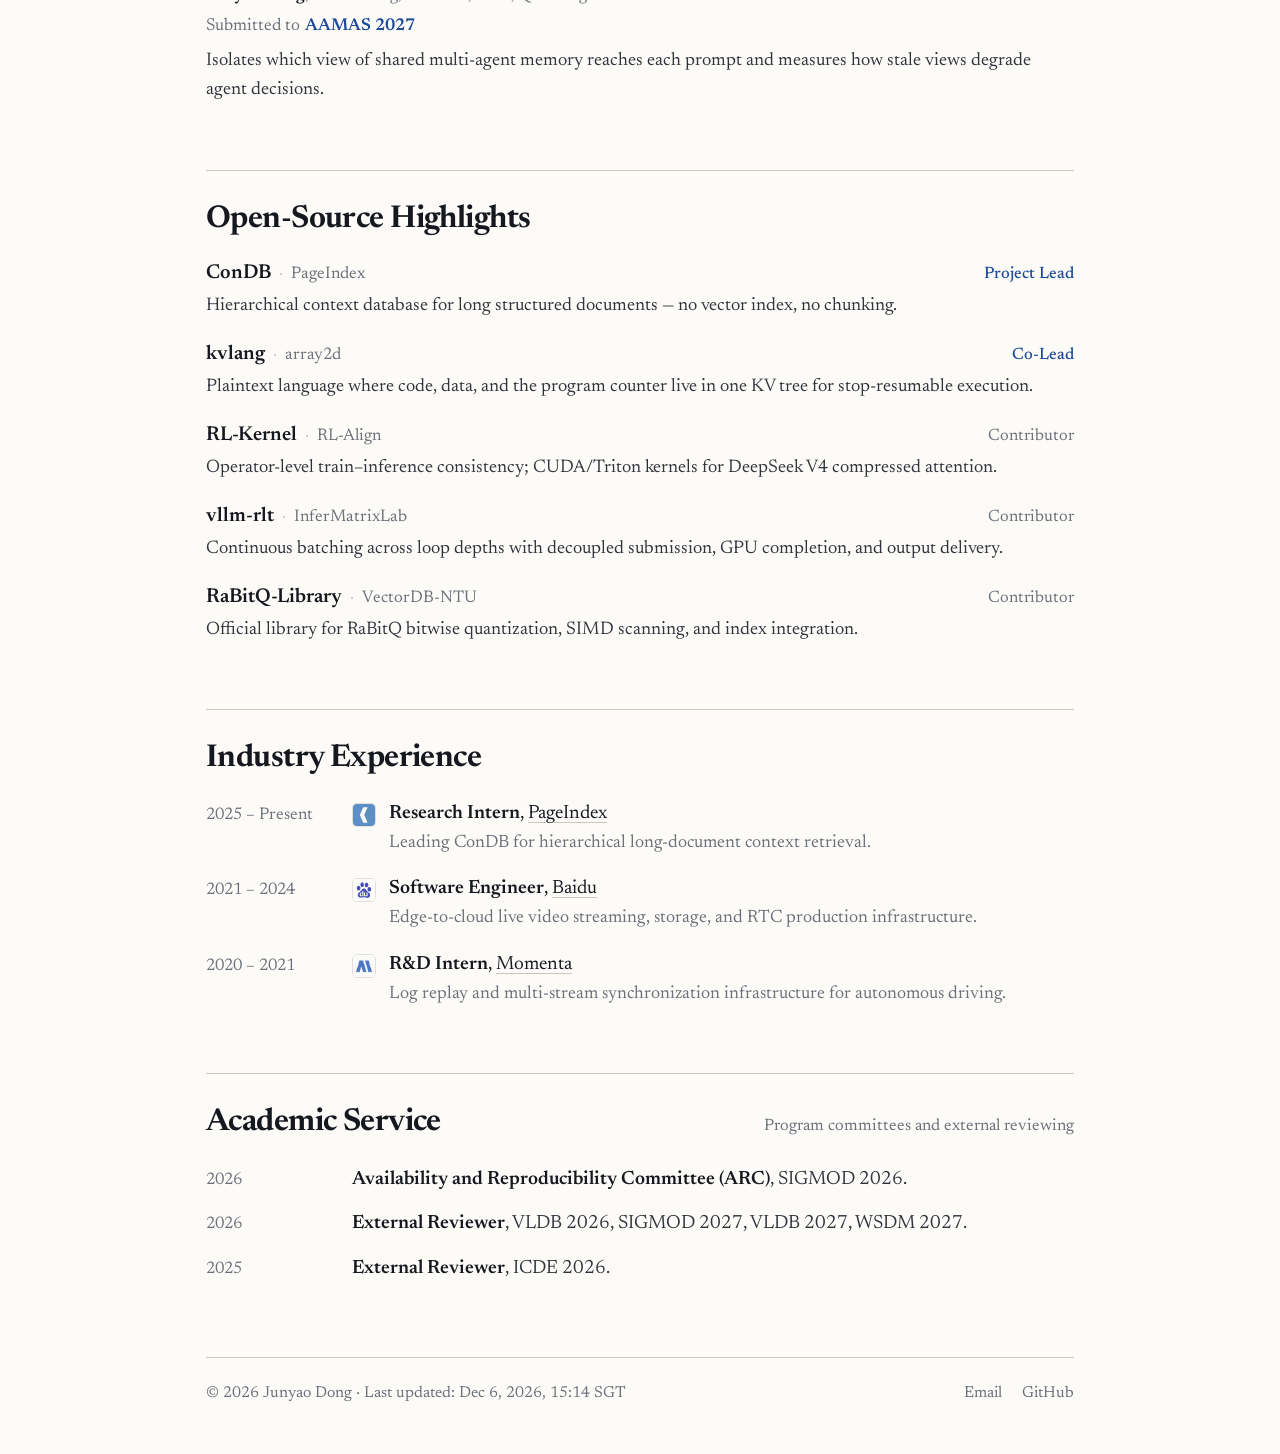
==== commit 2989e0e9: "Widen page measure to 868px and scale up typography across sections" ====
--- a/index.html
+++ b/index.html
@@ -28,7 +28,7 @@
     <link rel="apple-touch-icon" sizes="180x180" href="apple-touch-icon.png">
     <link rel="preload" href="fonts/newsreader-latin.woff2" as="font" type="font/woff2" crossorigin>
     <link rel="preload" href="fonts/name-display.woff2" as="font" type="font/woff2" crossorigin>
-    <link rel="stylesheet" href="stylesheet.css?v=59">
+    <link rel="stylesheet" href="stylesheet.css?v=60">
 </head>
 <body>
     <a class="skip-link" href="#main">Skip to content</a>
@@ -311,7 +311,7 @@
 
     <footer class="footer">
         <div class="wrap footer-row">
-            <span>© 2026 Junyao Dong · <span id="last-updated">Last updated: Nov 18, 2026, 00:28 SGT</span></span>
+            <span>© 2026 Junyao Dong · <span id="last-updated">Last updated: Nov 18, 2026, 00:32 SGT</span></span>
             <div class="footer-links">
                 <a href="mailto:junyao.dong@ntu.edu.sg">Email</a>
                 <!-- CV hidden: <a href="CV.pdf" target="_blank" rel="noopener noreferrer">CV</a> -->
--- a/stylesheet.css
+++ b/stylesheet.css
@@ -52,11 +52,11 @@
     --accent: #1d4b99;        /* Oxford-slate blue */
     --accent-tint: #edf2fb;
 
-    --max: 728px;
-    --date-w: 104px;
-    --gutter: 24px;
-    --nav-h: 56px;
-    --sec-gap: 60px;          /* whitespace above each section rule */
+    --max: 868px;
+    --date-w: 124px;
+    --gutter: 28px;
+    --nav-h: 60px;
+    --sec-gap: 64px;          /* whitespace above each section rule */
     color-scheme: light;
 }
 
@@ -78,6 +78,7 @@
 /* ------------------------------------------------------------------ */
 * { box-sizing: border-box; }
 html {
+    font-size: 18px;
     scroll-behavior: smooth;
     /* Sections carry their own top whitespace: anchors land with the rule just under the nav. */
     scroll-padding-top: calc(var(--nav-h) - var(--sec-gap) + 18px);
@@ -91,8 +92,8 @@
     color: var(--text);
     font-family: var(--font-sans);
     font-optical-sizing: auto;
-    font-size: 18px;
-    line-height: 1.62;
+    font-size: 1.07rem;
+    line-height: 1.65;
     -webkit-font-smoothing: antialiased;
 }
 img, svg { max-width: 100%; display: block; }
@@ -174,11 +175,11 @@
 /* The hero name sits right below: the nav brand only appears once it scrolls away. */
 .nav.at-hero .brand { opacity: 0; pointer-events: none; }
 
-.nav-links { display: flex; gap: 24px; margin-left: auto; }
+.nav-links { display: flex; gap: clamp(16px, 2.4vw, 26px); margin-left: auto; }
 .nav-links a {
     padding: 4px 0;
     color: var(--muted);
-    font-size: 0.89rem;
+    font-size: 0.93rem;
     white-space: nowrap;
     text-decoration: underline;
     text-decoration-color: transparent;
@@ -238,14 +239,14 @@
     align-items: center;
     gap: 8px;
     color: var(--muted);
-    font-size: 0.92rem;
+    font-size: 0.96rem;
     line-height: 1.35;
     text-decoration: none;
 }
 .contact-chip svg {
     flex: none;
-    width: 15px;
-    height: 15px;
+    width: 16px;
+    height: 16px;
 }
 .contact-chip:hover { color: var(--accent); text-decoration: none; }
 
@@ -270,13 +271,13 @@
     color: var(--ink);
     font-family: var(--font-sans);
     font-weight: 650;
-    font-size: 1.7rem;
+    font-size: 1.75rem;
     letter-spacing: -0.018em;
     line-height: 1.2;
 }
 .section-head p {
     color: var(--muted);
-    font-size: 0.86rem;
+    font-size: 0.92rem;
     line-height: 1.4;
 }
 
@@ -287,14 +288,14 @@
 .talk {
     display: grid;
     grid-template-columns: var(--date-w) minmax(0, 1fr);
-    column-gap: 20px;
+    column-gap: 22px;
     align-items: baseline;
 }
 .news-row + .news-row,
-.talk + .talk { margin-top: 12px; }
+.talk + .talk { margin-top: 13px; }
 .date {
     color: var(--muted);
-    font-size: 0.9rem;
+    font-size: 0.94rem;
     font-variant-numeric: tabular-nums lining-nums;
     white-space: nowrap;
 }
@@ -305,7 +306,7 @@
     list-style: none;
     cursor: pointer;
     color: var(--muted);
-    font-size: 0.9rem;
+    font-size: 0.94rem;
 }
 .earlier summary::-webkit-details-marker { display: none; }
 .earlier summary:hover { color: var(--ink); }
@@ -337,19 +338,19 @@
 /* ------------------------------------------------------------------ */
 /* Publications — small-caps thrust label, then papers                 */
 /* ------------------------------------------------------------------ */
-.theme + .theme { margin-top: 36px; }
-.theme-head { margin-bottom: 12px; }
+.theme + .theme { margin-top: 38px; }
+.theme-head { margin-bottom: 14px; }
 .theme-head h3 {
     margin: 0;
     color: var(--muted);
     font-weight: 700;
-    font-size: 0.98rem;
+    font-size: 1rem;
     letter-spacing: 0.09em;
     line-height: 1.25;
 }
 
 .pub { scroll-margin-top: calc(var(--sec-gap) + 2px); }
-.pub + .pub { margin-top: 28px; }
+.pub + .pub { margin-top: 30px; }
 .pub:target {
     border-radius: 2px;
     background: var(--accent-tint);
@@ -359,9 +360,9 @@
 .pub h4 {
     margin: 0;
     color: var(--ink);
-    font-size: 1.1rem;
+    font-size: 1.18rem;
     font-weight: 600;
-    line-height: 1.36;
+    line-height: 1.38;
     letter-spacing: -0.006em;
     text-wrap: pretty;
 }
@@ -369,10 +370,10 @@
 .pub h4 a:hover { color: var(--accent); }
 
 .authors {
-    margin-top: 5px;
-    color: var(--muted);
-    font-size: 0.92rem;
-    line-height: 1.5;
+    margin-top: 6px;
+    color: var(--muted);
+    font-size: 0.96rem;
+    line-height: 1.52;
 }
 .authors strong { font-weight: 600; }
 
@@ -381,9 +382,9 @@
     flex-wrap: wrap;
     align-items: baseline;
     gap: 4px 0;
-    margin-top: 5px;
-    font-size: 0.92rem;
-    line-height: 1.3;
+    margin-top: 6px;
+    font-size: 0.96rem;
+    line-height: 1.35;
 }
 .venue.accepted,
 .venue.revision,
@@ -395,8 +396,8 @@
     display: inline-flex;
     flex-wrap: wrap;
     gap: 14px;
-    margin-left: 13px;
-    padding-left: 13px;
+    margin-left: 14px;
+    padding-left: 14px;
     border-left: 1px solid var(--line-strong);
 }
 .pub-links a { color: var(--text); }
@@ -404,15 +405,15 @@
 
 .summary {
     margin-top: 9px;
-    font-size: 0.97rem;
-    line-height: 1.58;
+    font-size: 1.02rem;
+    line-height: 1.6;
     text-wrap: pretty;
 }
 
 /* ------------------------------------------------------------------ */
 /* Open-Source Highlights                                              */
 /* ------------------------------------------------------------------ */
-.oss-item + .oss-item { margin-top: 18px; }
+.oss-item + .oss-item { margin-top: 20px; }
 .oss-top {
     display: flex;
     align-items: baseline;
@@ -428,7 +429,7 @@
 }
 .oss-item h3 {
     margin: 0;
-    font-size: 1.06rem;
+    font-size: 1.12rem;
     font-weight: 600;
     line-height: 1.38;
     color: var(--ink);
@@ -437,7 +438,7 @@
 .oss-item h3 a:hover { color: var(--accent); }
 .oss-org {
     color: var(--muted);
-    font-size: 0.9rem;
+    font-size: 0.94rem;
 }
 .oss-org::before {
     content: "·";
@@ -447,14 +448,14 @@
 .oss-role {
     flex: none;
     color: var(--muted);
-    font-size: 0.88rem;
+    font-size: 0.92rem;
     white-space: nowrap;
 }
 .oss-role.lead { color: var(--accent); font-weight: 500; }
 .oss-desc {
-    margin-top: 2px;
-    font-size: 0.97rem;
-    line-height: 1.56;
+    margin-top: 3px;
+    font-size: 1.02rem;
+    line-height: 1.58;
     text-wrap: pretty;
 }
 
@@ -462,13 +463,13 @@
 /* Experience                                                          */
 /* ------------------------------------------------------------------ */
 .exp-row { align-items: start; }
-.exp-row + .exp-row { margin-top: 16px; }
+.exp-row + .exp-row { margin-top: 18px; }
 .exp-row > .date { margin-top: 2px; }
-.exp-body { display: flex; align-items: flex-start; gap: 12px; min-width: 0; }
+.exp-body { display: flex; align-items: flex-start; gap: 13px; min-width: 0; }
 .exp-logo {
     flex: none;
-    width: 22px;
-    height: 22px;
+    width: 24px;
+    height: 24px;
     margin-top: 3px;
     border-radius: 5px;
     overflow: hidden;
@@ -482,12 +483,12 @@
 .exp-logo img { width: 100%; height: 100%; object-fit: cover; }
 .exp-text { min-width: 0; }
 .exp-head { color: var(--ink); line-height: 1.45; }
-.exp-desc { margin-top: 1px; color: var(--muted); font-size: 0.95rem; line-height: 1.5; text-wrap: pretty; }
+.exp-desc { margin-top: 2px; color: var(--muted); font-size: 1rem; line-height: 1.54; text-wrap: pretty; }
 
 /* ------------------------------------------------------------------ */
 /* Footer                                                              */
 /* ------------------------------------------------------------------ */
-.footer { margin-top: var(--sec-gap); color: var(--muted); font-size: 0.84rem; }
+.footer { margin-top: var(--sec-gap); color: var(--muted); font-size: 0.88rem; }
 .footer-row {
     border-top: 1px solid var(--line-strong);
     padding: 22px 0 48px;
@@ -518,9 +519,10 @@
 /* ------------------------------------------------------------------ */
 /* Responsive                                                          */
 /* ------------------------------------------------------------------ */
-@media (max-width: 640px) {
+@media (max-width: 680px) {
     :root { --gutter: 20px; --nav-h: 88px; --sec-gap: 44px; }
-    body { font-size: 17px; }
+    html { font-size: 16.5px; }
+    body { font-size: 1.04rem; }
     .nav { border-bottom-color: var(--line); }
     .nav-inner {
         display: grid;
@@ -579,7 +581,8 @@
         --line: #ccc; --line-strong: #999;
         --accent: #1d4b99; --accent-tint: #eef3fb;
     }
-    body { font-size: 11pt; }
+    html { font-size: 11pt; }
+    body { font-size: 1rem; }
     .nav, .skip-link { display: none; }
     .hero { padding: 0 0 6px; }
     .section { padding: 18px 0 0; }
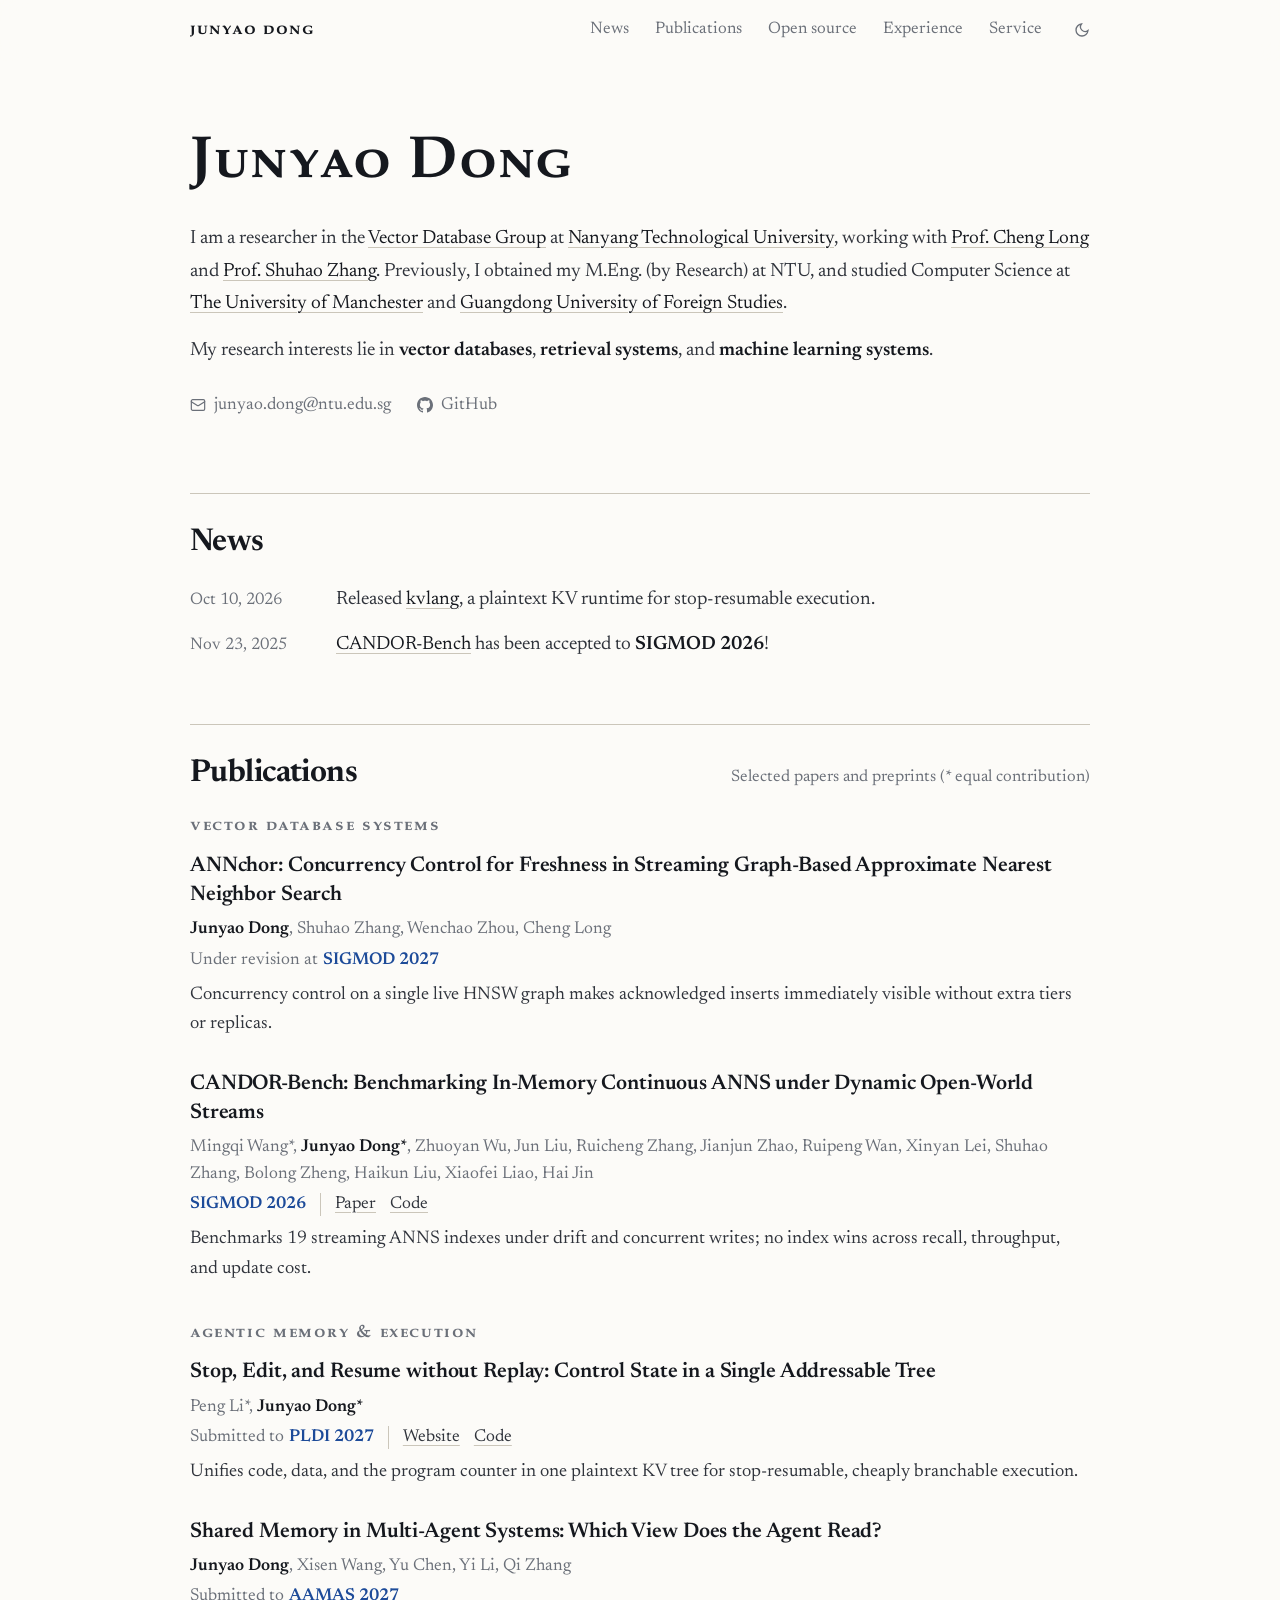
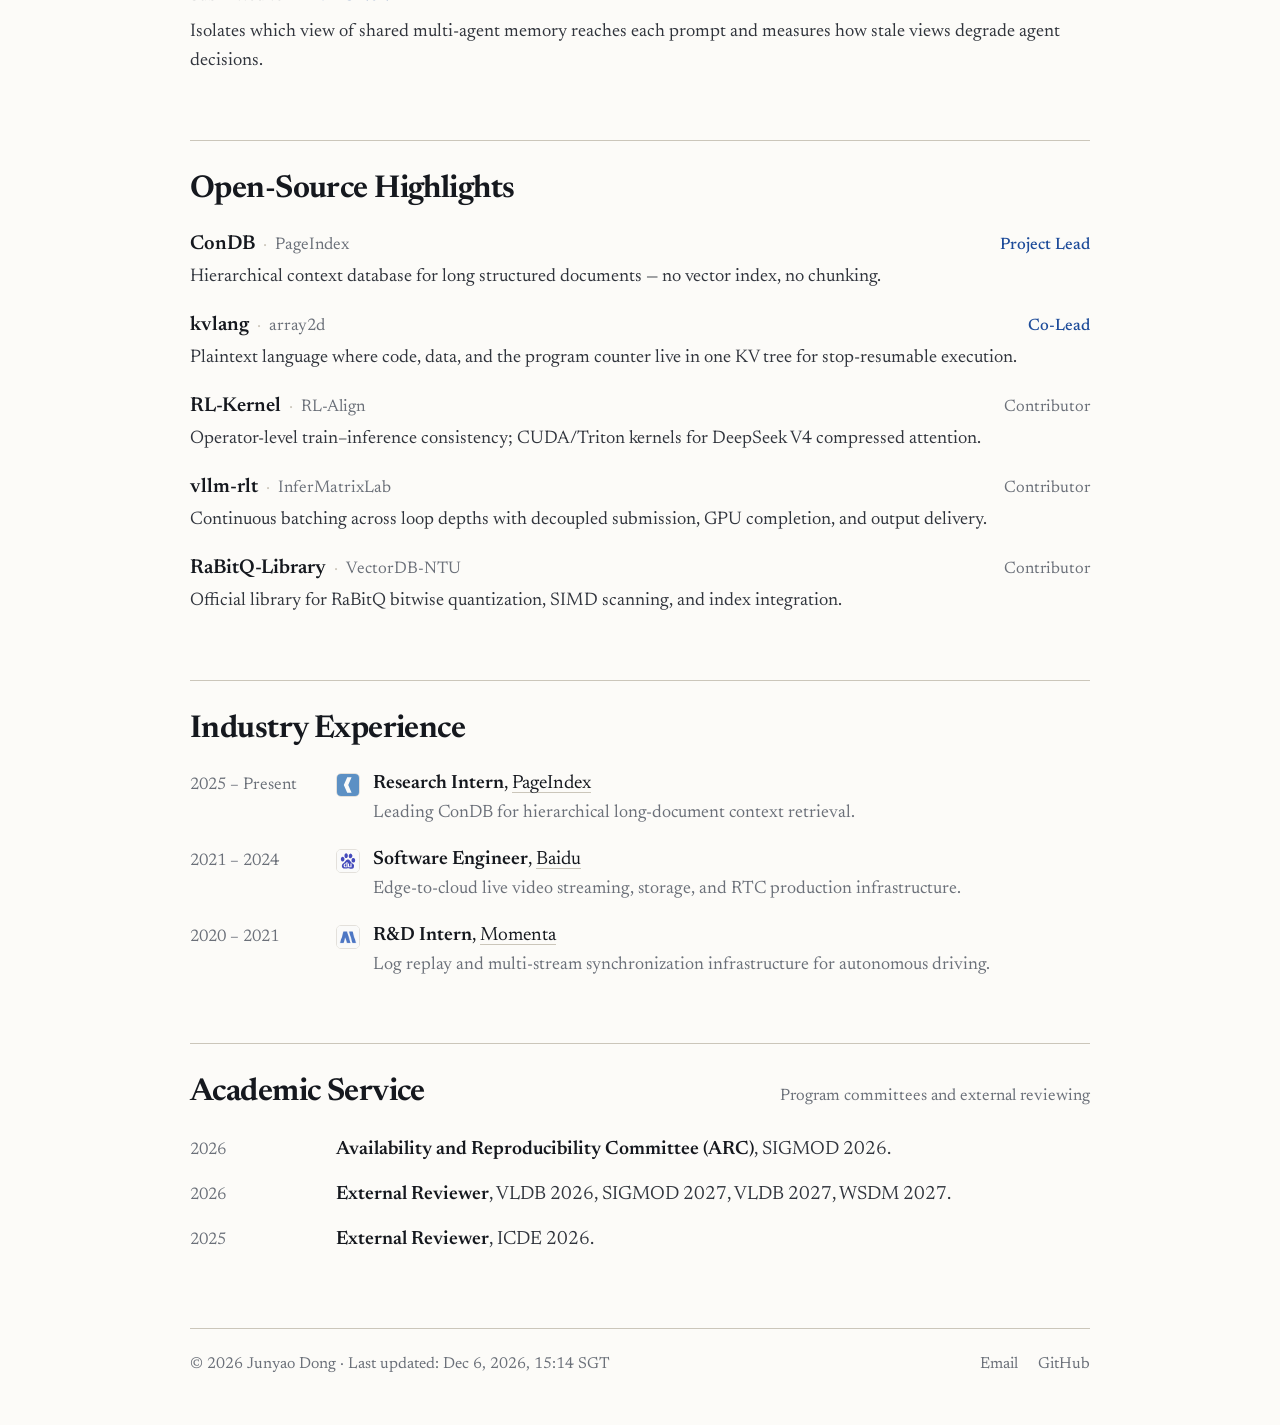
==== commit aa0be09b: "Remove text-wrap: pretty so lines fill full width before wrapping" ====
--- a/index.html
+++ b/index.html
@@ -28,7 +28,7 @@
     <link rel="apple-touch-icon" sizes="180x180" href="apple-touch-icon.png">
     <link rel="preload" href="fonts/newsreader-latin.woff2" as="font" type="font/woff2" crossorigin>
     <link rel="preload" href="fonts/name-display.woff2" as="font" type="font/woff2" crossorigin>
-    <link rel="stylesheet" href="stylesheet.css?v=60">
+    <link rel="stylesheet" href="stylesheet.css?v=61">
 </head>
 <body>
     <a class="skip-link" href="#main">Skip to content</a>
@@ -311,7 +311,7 @@
 
     <footer class="footer">
         <div class="wrap footer-row">
-            <span>© 2026 Junyao Dong · <span id="last-updated">Last updated: Nov 18, 2026, 00:32 SGT</span></span>
+            <span>© 2026 Junyao Dong · <span id="last-updated">Last updated: Nov 18, 2026, 00:42 SGT</span></span>
             <div class="footer-links">
                 <a href="mailto:junyao.dong@ntu.edu.sg">Email</a>
                 <!-- CV hidden: <a href="CV.pdf" target="_blank" rel="noopener noreferrer">CV</a> -->
--- a/stylesheet.css
+++ b/stylesheet.css
@@ -52,7 +52,7 @@
     --accent: #1d4b99;        /* Oxford-slate blue */
     --accent-tint: #edf2fb;
 
-    --max: 868px;
+    --max: 900px;
     --date-w: 124px;
     --gutter: 28px;
     --nav-h: 60px;
@@ -223,7 +223,6 @@
 }
 .bio {
     line-height: 1.7;
-    text-wrap: pretty;
 }
 .bio + .bio { margin-top: 14px; }
 
@@ -364,7 +363,6 @@
     font-weight: 600;
     line-height: 1.38;
     letter-spacing: -0.006em;
-    text-wrap: pretty;
 }
 .pub h4 a { color: inherit; text-decoration: none; }
 .pub h4 a:hover { color: var(--accent); }
@@ -407,7 +405,6 @@
     margin-top: 9px;
     font-size: 1.02rem;
     line-height: 1.6;
-    text-wrap: pretty;
 }
 
 /* ------------------------------------------------------------------ */
@@ -456,7 +453,6 @@
     margin-top: 3px;
     font-size: 1.02rem;
     line-height: 1.58;
-    text-wrap: pretty;
 }
 
 /* ------------------------------------------------------------------ */
@@ -481,9 +477,9 @@
 }
 .exp-row:hover .exp-logo { filter: none; opacity: 1; }
 .exp-logo img { width: 100%; height: 100%; object-fit: cover; }
-.exp-text { min-width: 0; }
+.exp-text { flex: 1; min-width: 0; }
 .exp-head { color: var(--ink); line-height: 1.45; }
-.exp-desc { margin-top: 2px; color: var(--muted); font-size: 1rem; line-height: 1.54; text-wrap: pretty; }
+.exp-desc { margin-top: 2px; color: var(--muted); font-size: 1rem; line-height: 1.54; }
 
 /* ------------------------------------------------------------------ */
 /* Footer                                                              */
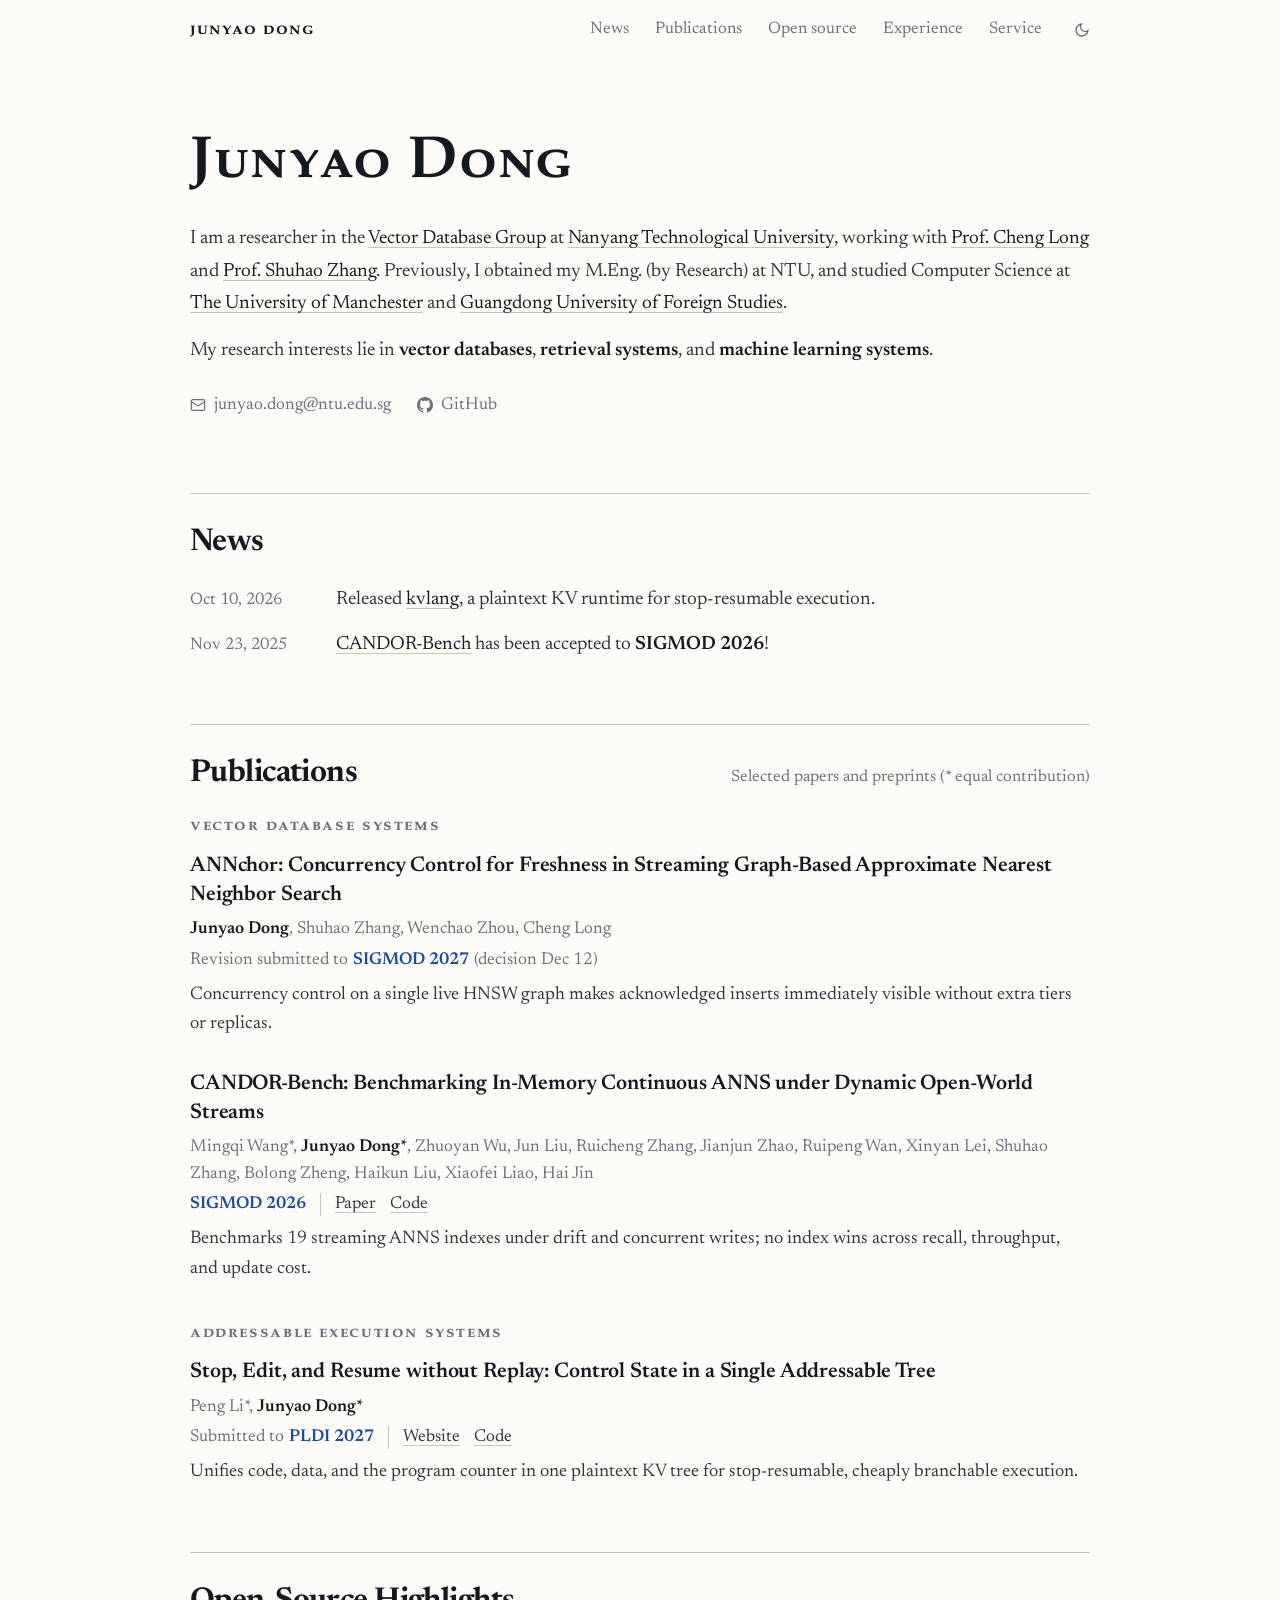
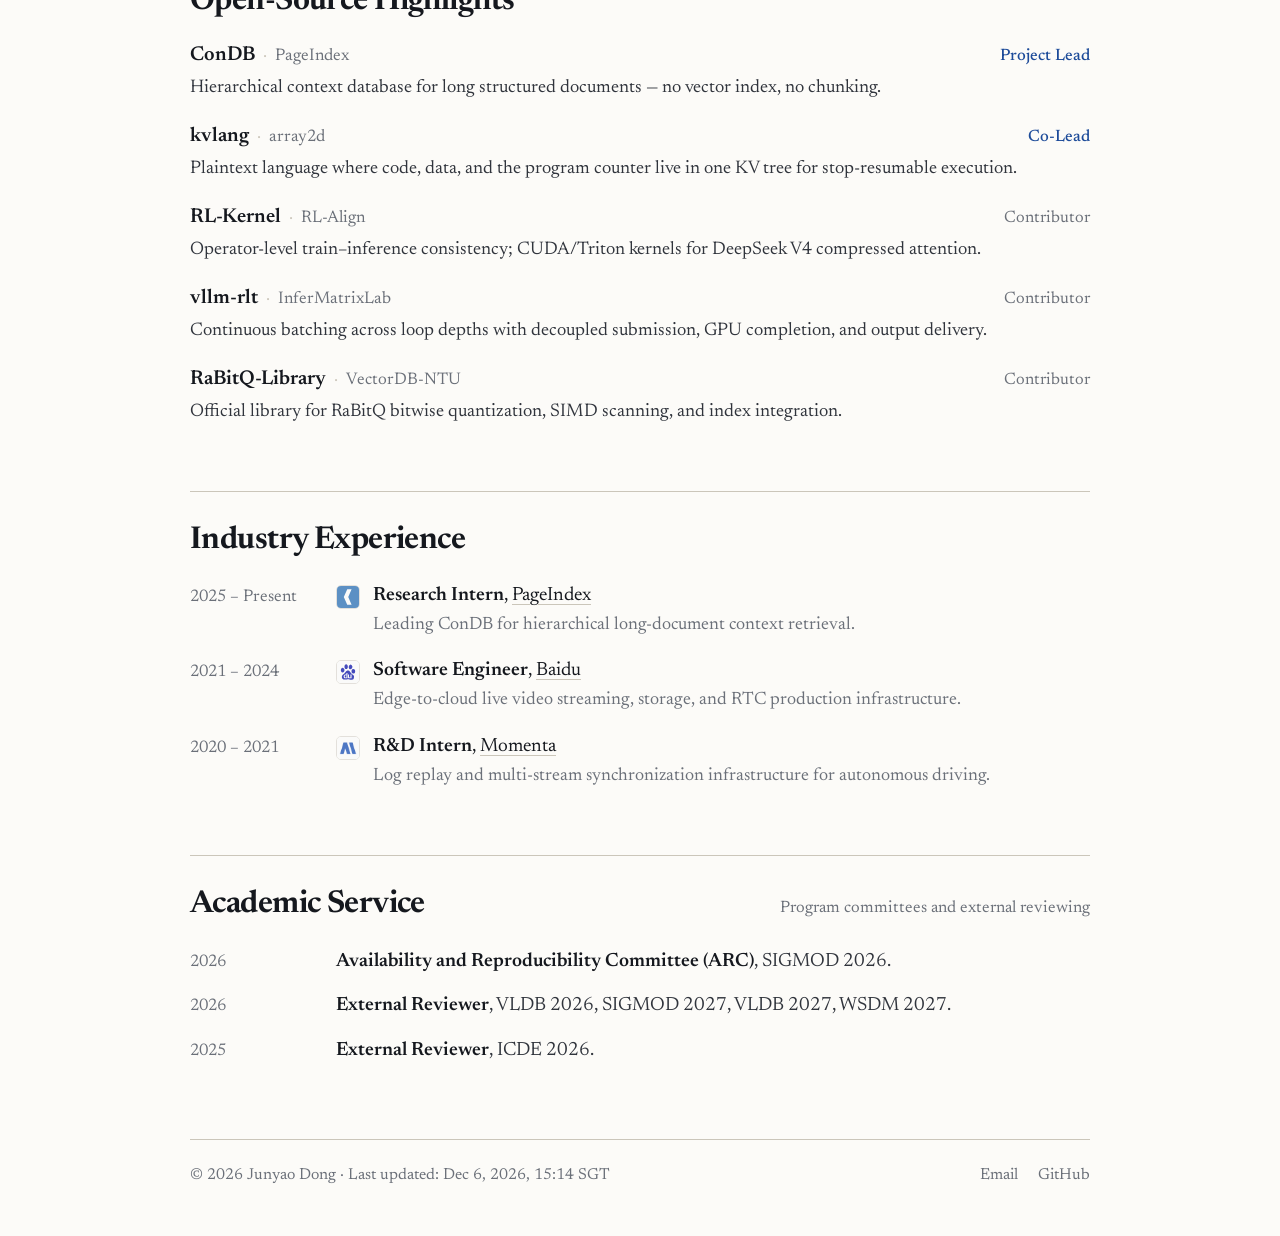
==== commit 3dda0b62: "Remove AAMAS 2027, update ANNchor to revision submitted (Dec 12), refresh CV.pdf" ====
--- a/index.html
+++ b/index.html
@@ -126,8 +126,9 @@
                             <h4>ANNchor: Concurrency Control for Freshness in Streaming Graph-Based Approximate Nearest Neighbor Search</h4>
                             <p class="authors"><strong>Junyao Dong</strong>, Shuhao Zhang, Wenchao Zhou, Cheng Long</p>
                             <div class="pub-meta">
-                                <span class="venue pending">Under revision at</span>
+                                <span class="venue pending">Revision submitted to</span>
                                 <span class="venue revision">SIGMOD 2027</span>
+                                <span class="venue pending">(decision Dec 12)</span>
                             </div>
                             <p class="summary">Concurrency control on a single live HNSW graph makes acknowledged inserts immediately visible without extra tiers or replicas.</p>
                         </article>
@@ -148,7 +149,7 @@
 
                     <div class="theme opt" id="pubs-opt">
                         <div class="theme-head">
-                            <h3>Agentic Memory &amp; Execution</h3>
+                            <h3>Addressable Execution Systems</h3>
                         </div>
 
                         <article class="pub" id="p-kvlang">
@@ -164,16 +165,6 @@
                             </div>
                             <p class="summary">Unifies code, data, and the program counter in one plaintext KV tree for stop-resumable, cheaply branchable execution.</p>
                         </article>
-
-                        <article class="pub" id="p-sharedmem">
-                            <h4>Shared Memory in Multi-Agent Systems: Which View Does the Agent Read?</h4>
-                            <p class="authors"><strong>Junyao Dong</strong>, Xisen Wang, Yu Chen, Yi Li, Qi Zhang</p>
-                            <div class="pub-meta">
-                                <span class="venue pending">Submitted to</span>
-                                <span class="venue conf">AAMAS 2027</span>
-                            </div>
-                            <p class="summary">Isolates which view of shared multi-agent memory reaches each prompt and measures how stale views degrade agent decisions.</p>
-                        </article>
                     </div>
                 </div>
             </div>
@@ -311,7 +302,7 @@
 
     <footer class="footer">
         <div class="wrap footer-row">
-            <span>© 2026 Junyao Dong · <span id="last-updated">Last updated: Nov 18, 2026, 00:42 SGT</span></span>
+            <span>© 2026 Junyao Dong · <span id="last-updated">Last updated: Nov 22, 2026, 15:40 SGT</span></span>
             <div class="footer-links">
                 <a href="mailto:junyao.dong@ntu.edu.sg">Email</a>
                 <!-- CV hidden: <a href="CV.pdf" target="_blank" rel="noopener noreferrer">CV</a> -->
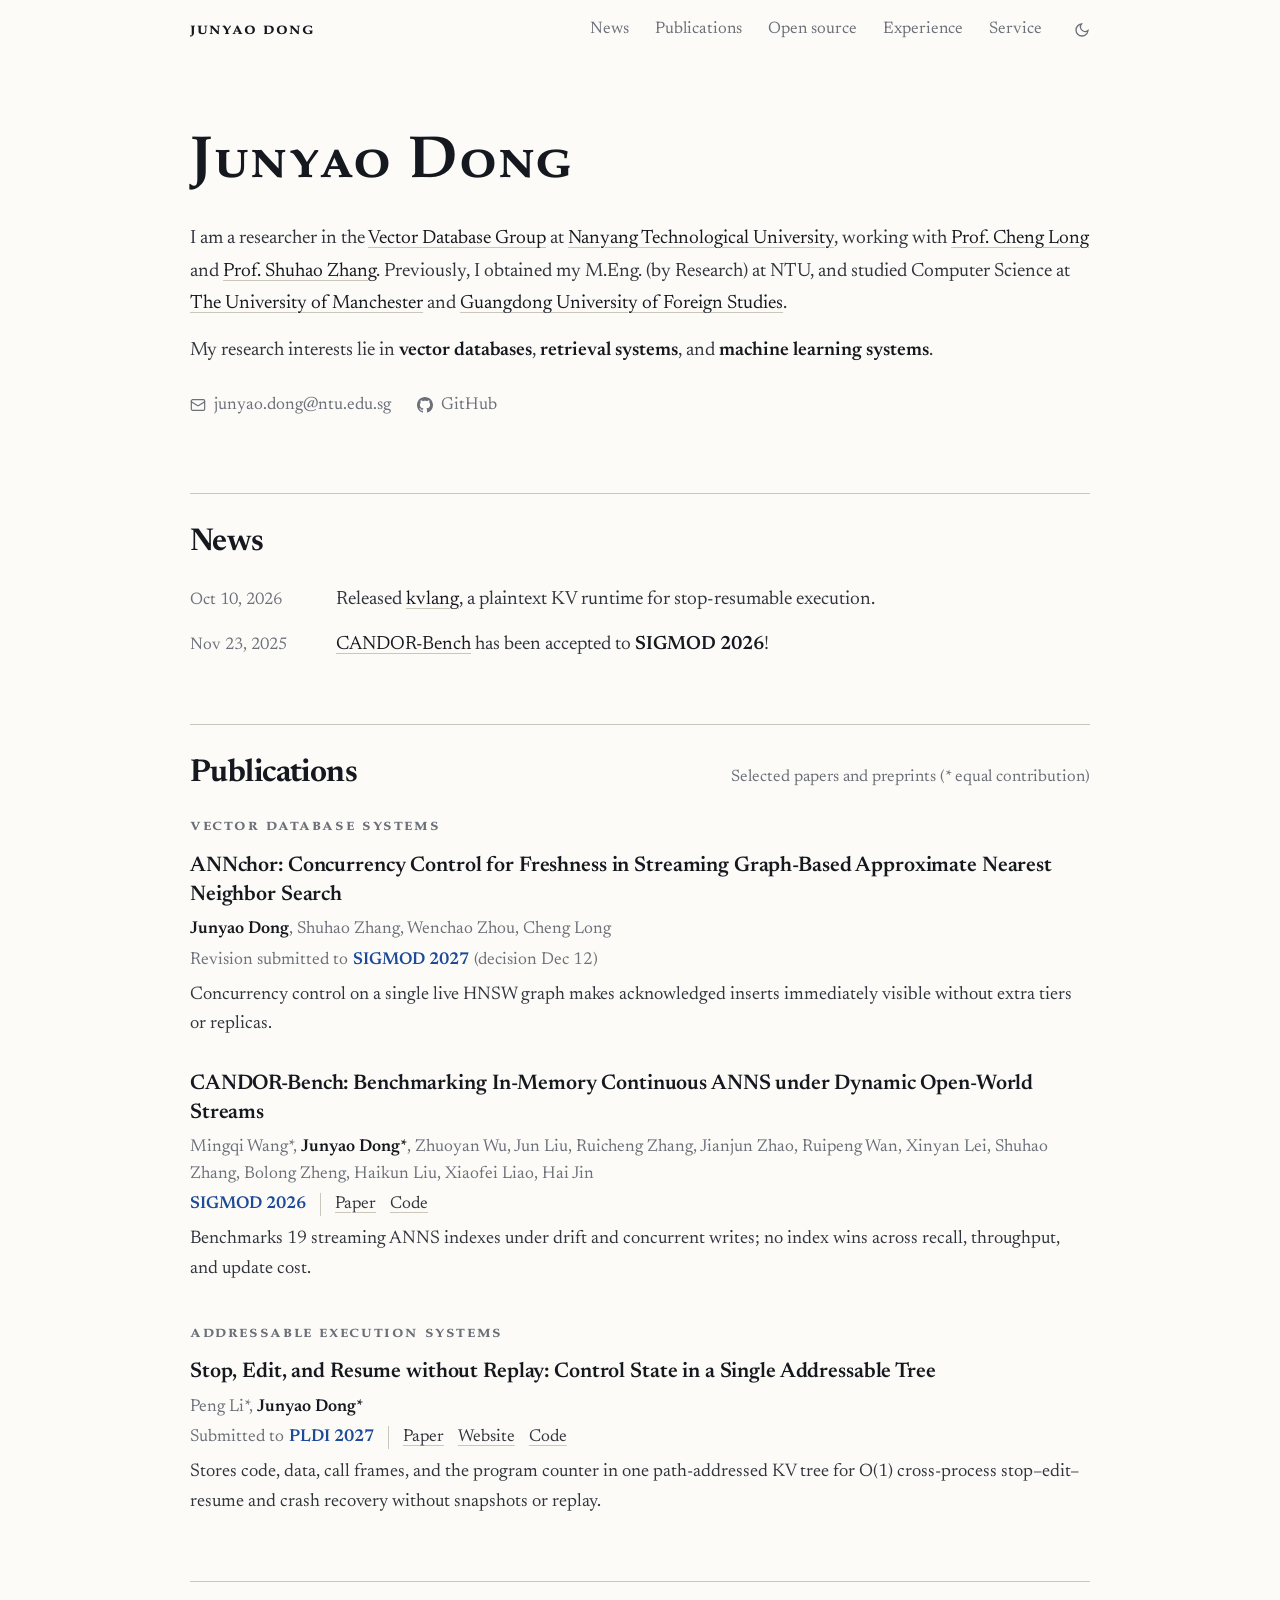
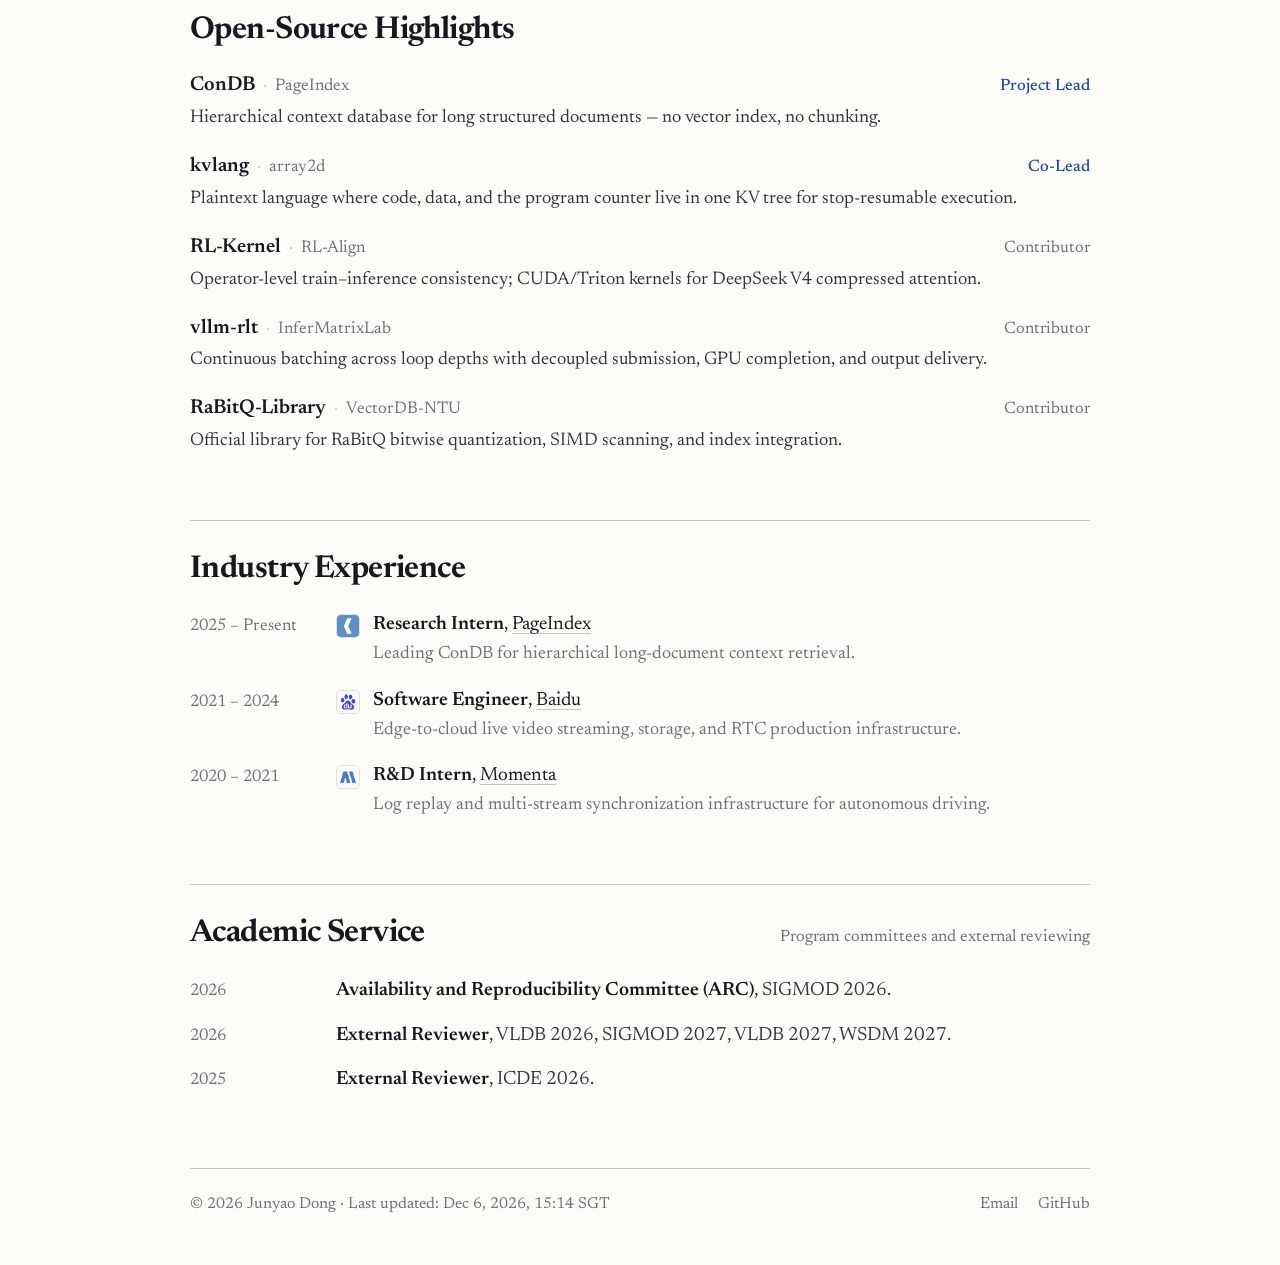
==== commit 45f89125: "Host kvlang paper PDF and link from Publications" ====
--- a/index.html
+++ b/index.html
@@ -153,17 +153,18 @@
                         </div>
 
                         <article class="pub" id="p-kvlang">
-                            <h4><a href="https://github.com/array2d/kvlang" target="_blank" rel="noopener noreferrer">Stop, Edit, and Resume without Replay: Control State in a Single Addressable Tree</a></h4>
+                            <h4><a href="papers/kvlang.pdf" target="_blank" rel="noopener noreferrer">Stop, Edit, and Resume without Replay: Control State in a Single Addressable Tree</a></h4>
                             <p class="authors">Peng Li*, <strong>Junyao Dong*</strong></p>
                             <div class="pub-meta">
                                 <span class="venue pending">Submitted to</span>
                                 <span class="venue conf">PLDI 2027</span>
                                 <div class="pub-links">
+                                    <a href="papers/kvlang.pdf" target="_blank" rel="noopener noreferrer">Paper</a>
                                     <a href="https://kvlang.com" target="_blank" rel="noopener noreferrer">Website</a>
                                     <a href="https://github.com/array2d/kvlang" target="_blank" rel="noopener noreferrer">Code</a>
                                 </div>
                             </div>
-                            <p class="summary">Unifies code, data, and the program counter in one plaintext KV tree for stop-resumable, cheaply branchable execution.</p>
+                            <p class="summary">Stores code, data, call frames, and the program counter in one path-addressed KV tree for O(1) cross-process stop–edit–resume and crash recovery without snapshots or replay.</p>
                         </article>
                     </div>
                 </div>
@@ -302,7 +303,7 @@
 
     <footer class="footer">
         <div class="wrap footer-row">
-            <span>© 2026 Junyao Dong · <span id="last-updated">Last updated: Nov 22, 2026, 15:40 SGT</span></span>
+            <span>© 2026 Junyao Dong · <span id="last-updated">Last updated: Nov 25, 2026, 18:30 SGT</span></span>
             <div class="footer-links">
                 <a href="mailto:junyao.dong@ntu.edu.sg">Email</a>
                 <!-- CV hidden: <a href="CV.pdf" target="_blank" rel="noopener noreferrer">CV</a> -->
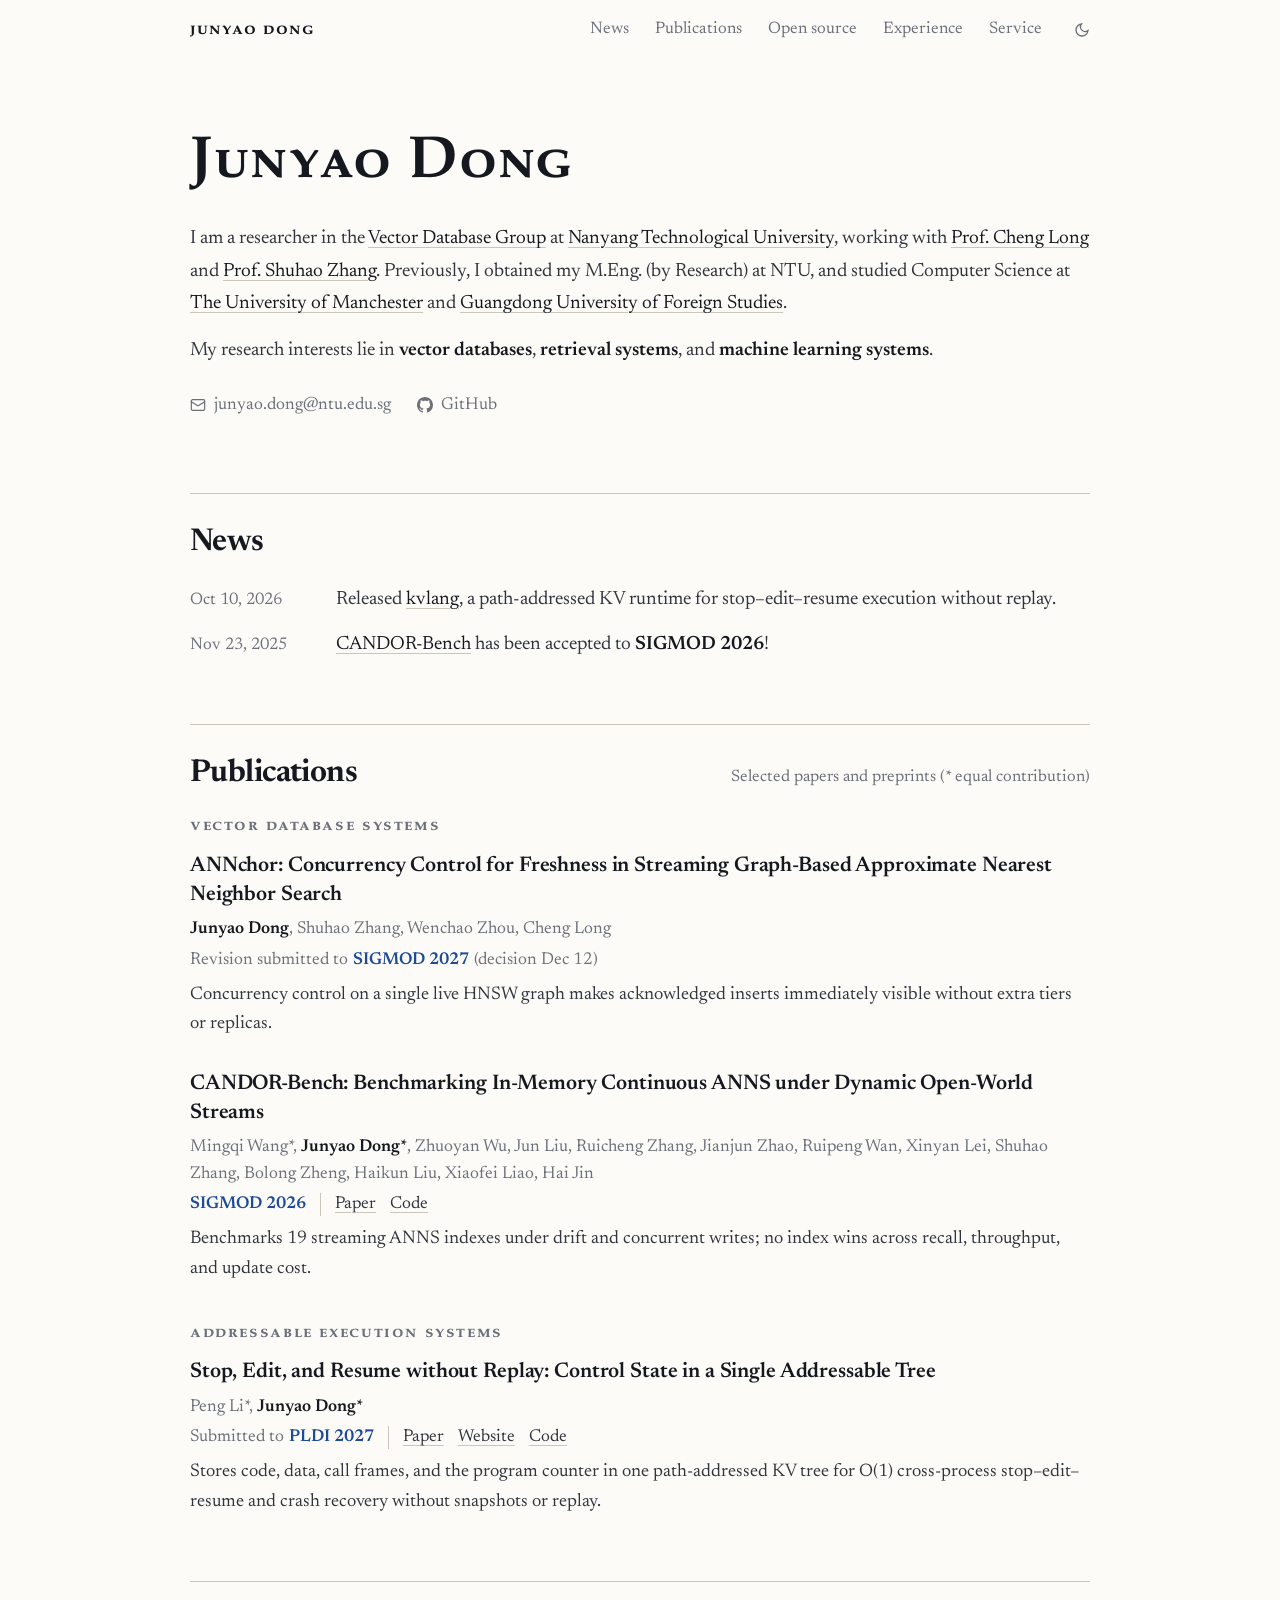
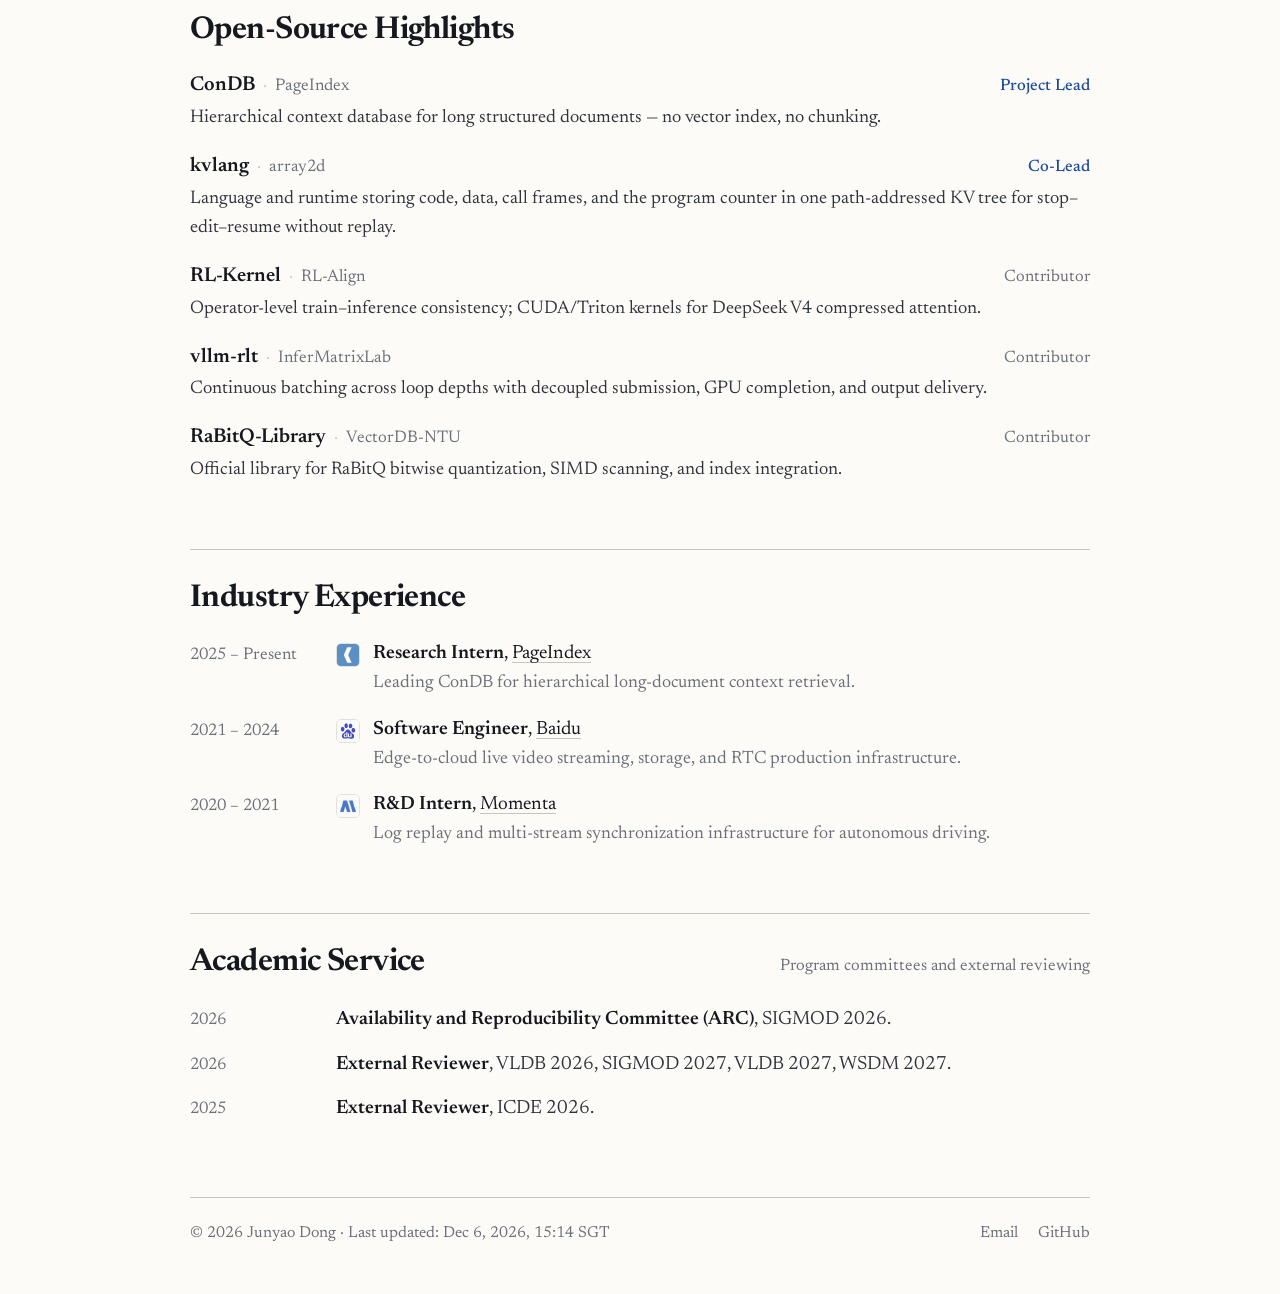
==== commit f0fc8f8d: "Align kvlang descriptions in News and Open-Source with paper wording" ====
--- a/index.html
+++ b/index.html
@@ -99,7 +99,7 @@
                     -->
                     <div class="news-row">
                         <span class="date">Oct 10, 2026</span>
-                        <span>Released <a href="https://github.com/array2d/kvlang" target="_blank" rel="noopener noreferrer">kvlang</a>, a plaintext KV runtime for stop-resumable execution.</span>
+                        <span>Released <a href="https://github.com/array2d/kvlang" target="_blank" rel="noopener noreferrer">kvlang</a>, a path-addressed KV runtime for stop–edit–resume execution without replay.</span>
                     </div>
                     <div class="news-row">
                         <span class="date">Nov 23, 2025</span>
@@ -197,7 +197,7 @@
                                 </div>
                                 <span class="oss-role lead">Co-Lead</span>
                             </div>
-                            <p class="oss-desc">Plaintext language where code, data, and the program counter live in one KV tree for stop-resumable execution.</p>
+                            <p class="oss-desc">Language and runtime storing code, data, call frames, and the program counter in one path-addressed KV tree for stop–edit–resume without replay.</p>
                         </article>
 
                         <article class="oss-item" id="oss-rlkernel">
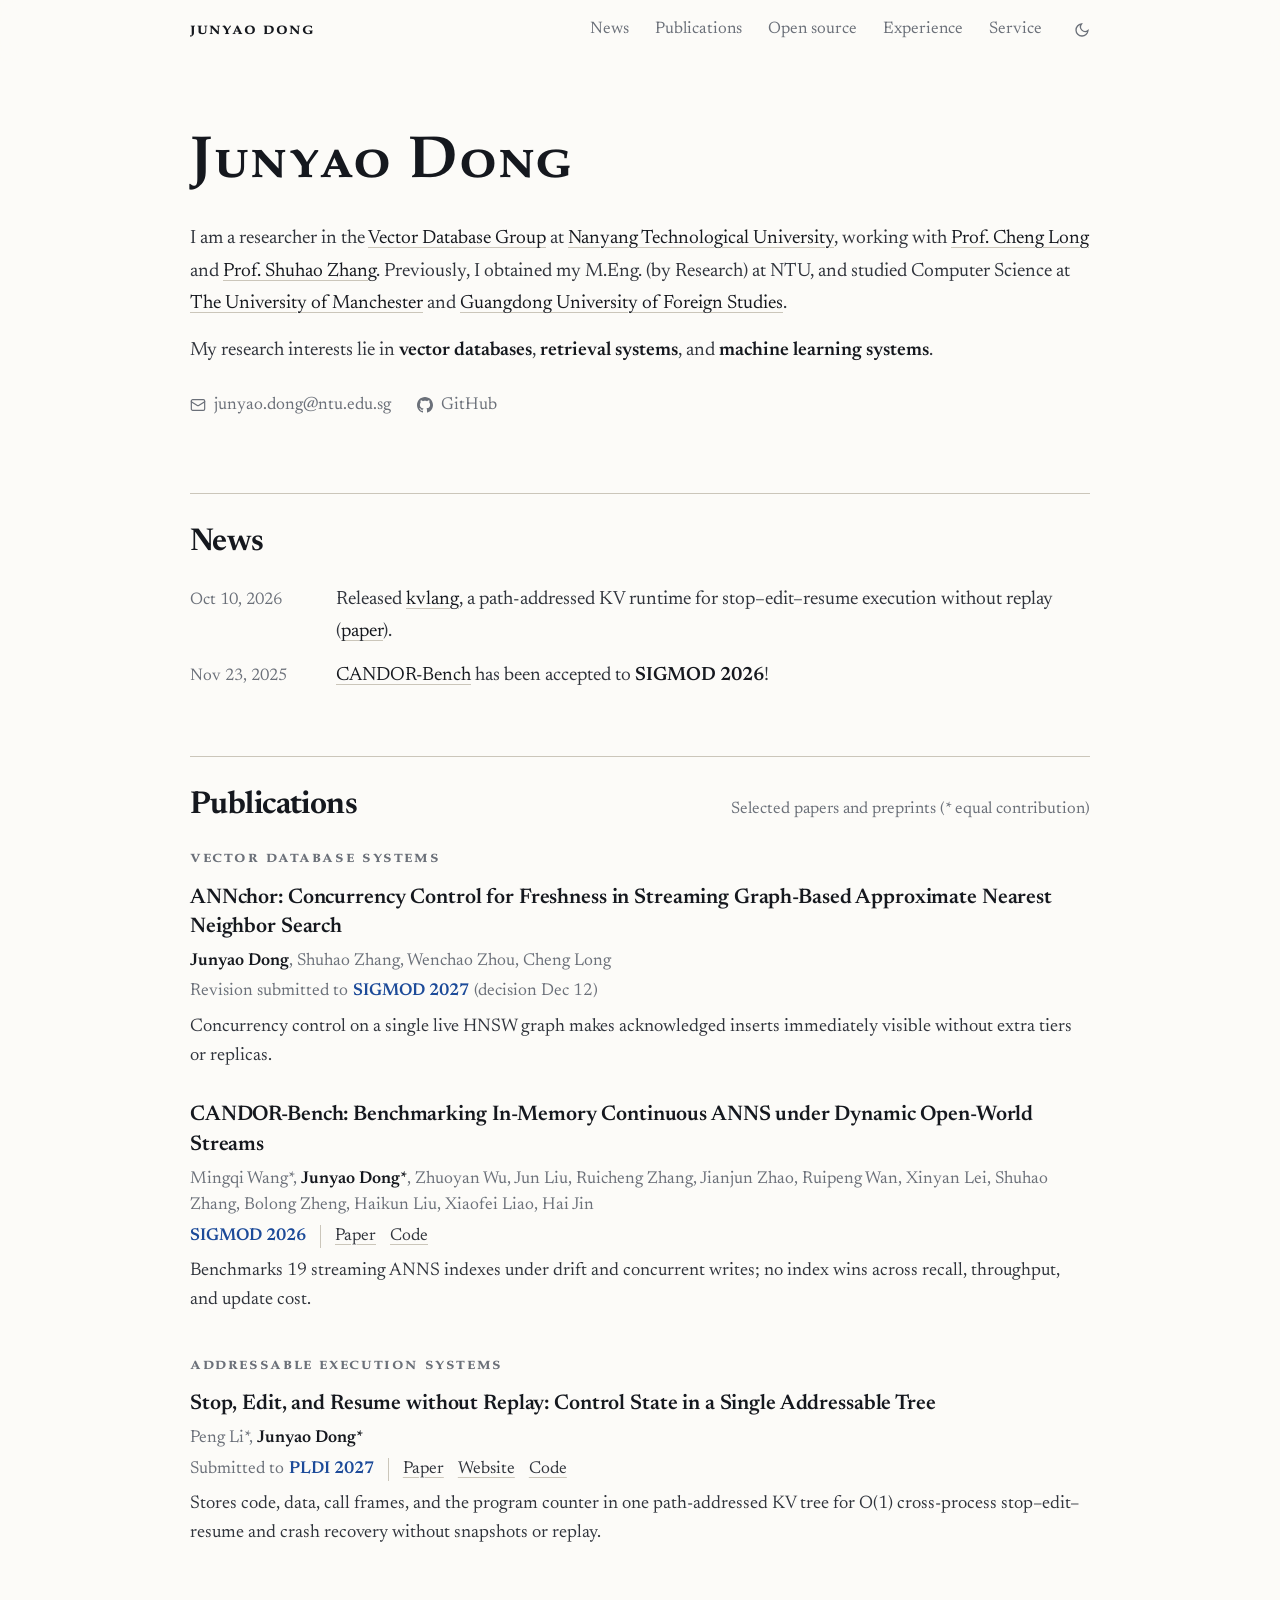
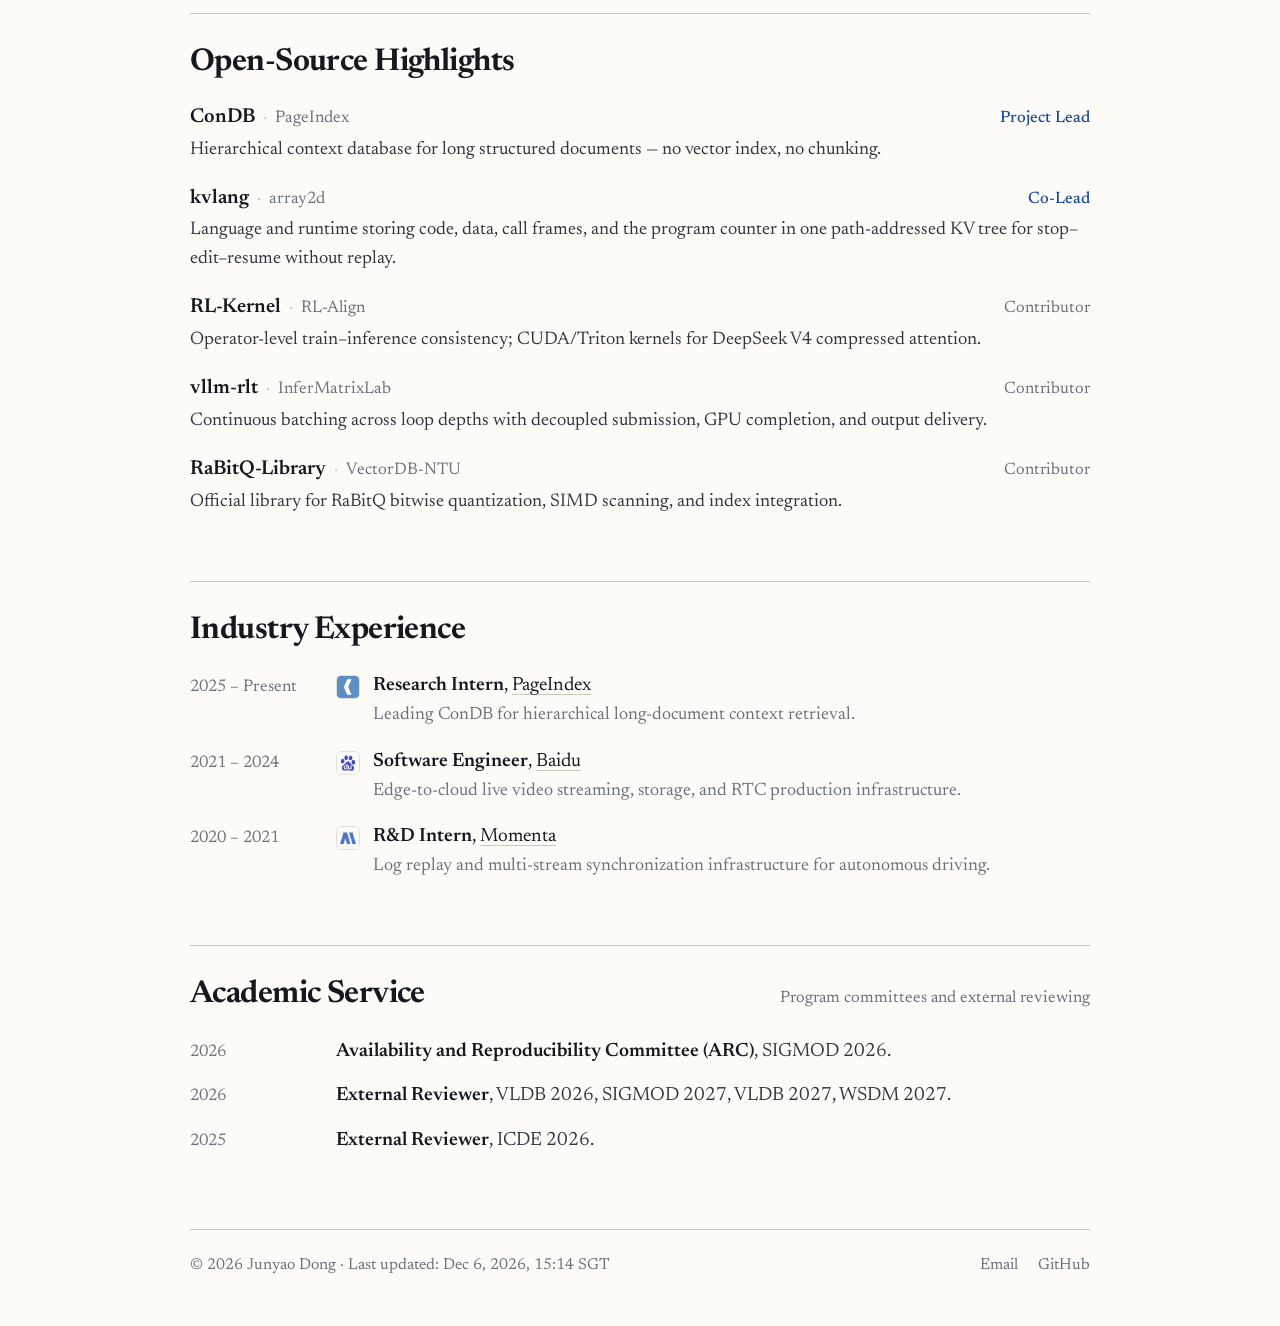
==== commit d5aacd88: "Add kvlang paper link to News" ====
--- a/index.html
+++ b/index.html
@@ -99,7 +99,7 @@
                     -->
                     <div class="news-row">
                         <span class="date">Oct 10, 2026</span>
-                        <span>Released <a href="https://github.com/array2d/kvlang" target="_blank" rel="noopener noreferrer">kvlang</a>, a path-addressed KV runtime for stop–edit–resume execution without replay.</span>
+                        <span>Released <a href="https://github.com/array2d/kvlang" target="_blank" rel="noopener noreferrer">kvlang</a>, a path-addressed KV runtime for stop–edit–resume execution without replay (<a href="papers/kvlang.pdf" target="_blank" rel="noopener noreferrer">paper</a>).</span>
                     </div>
                     <div class="news-row">
                         <span class="date">Nov 23, 2025</span>
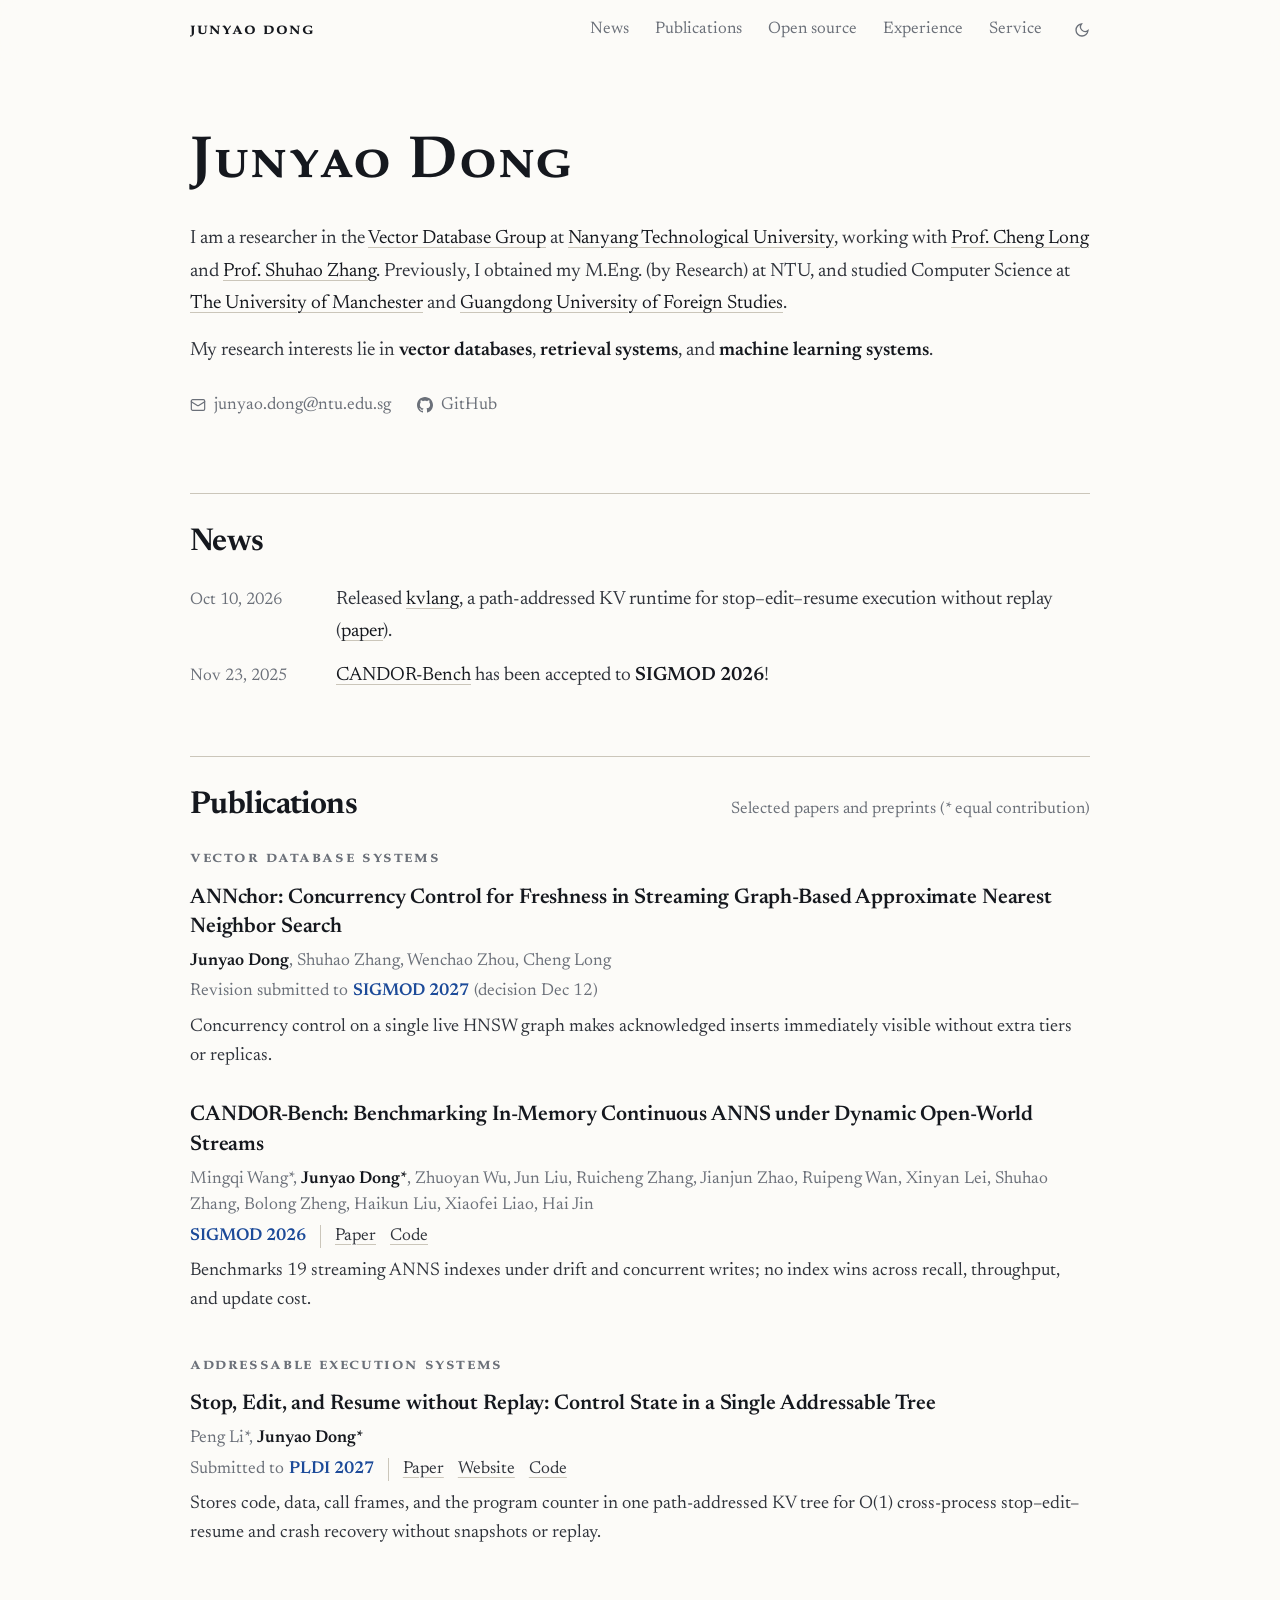
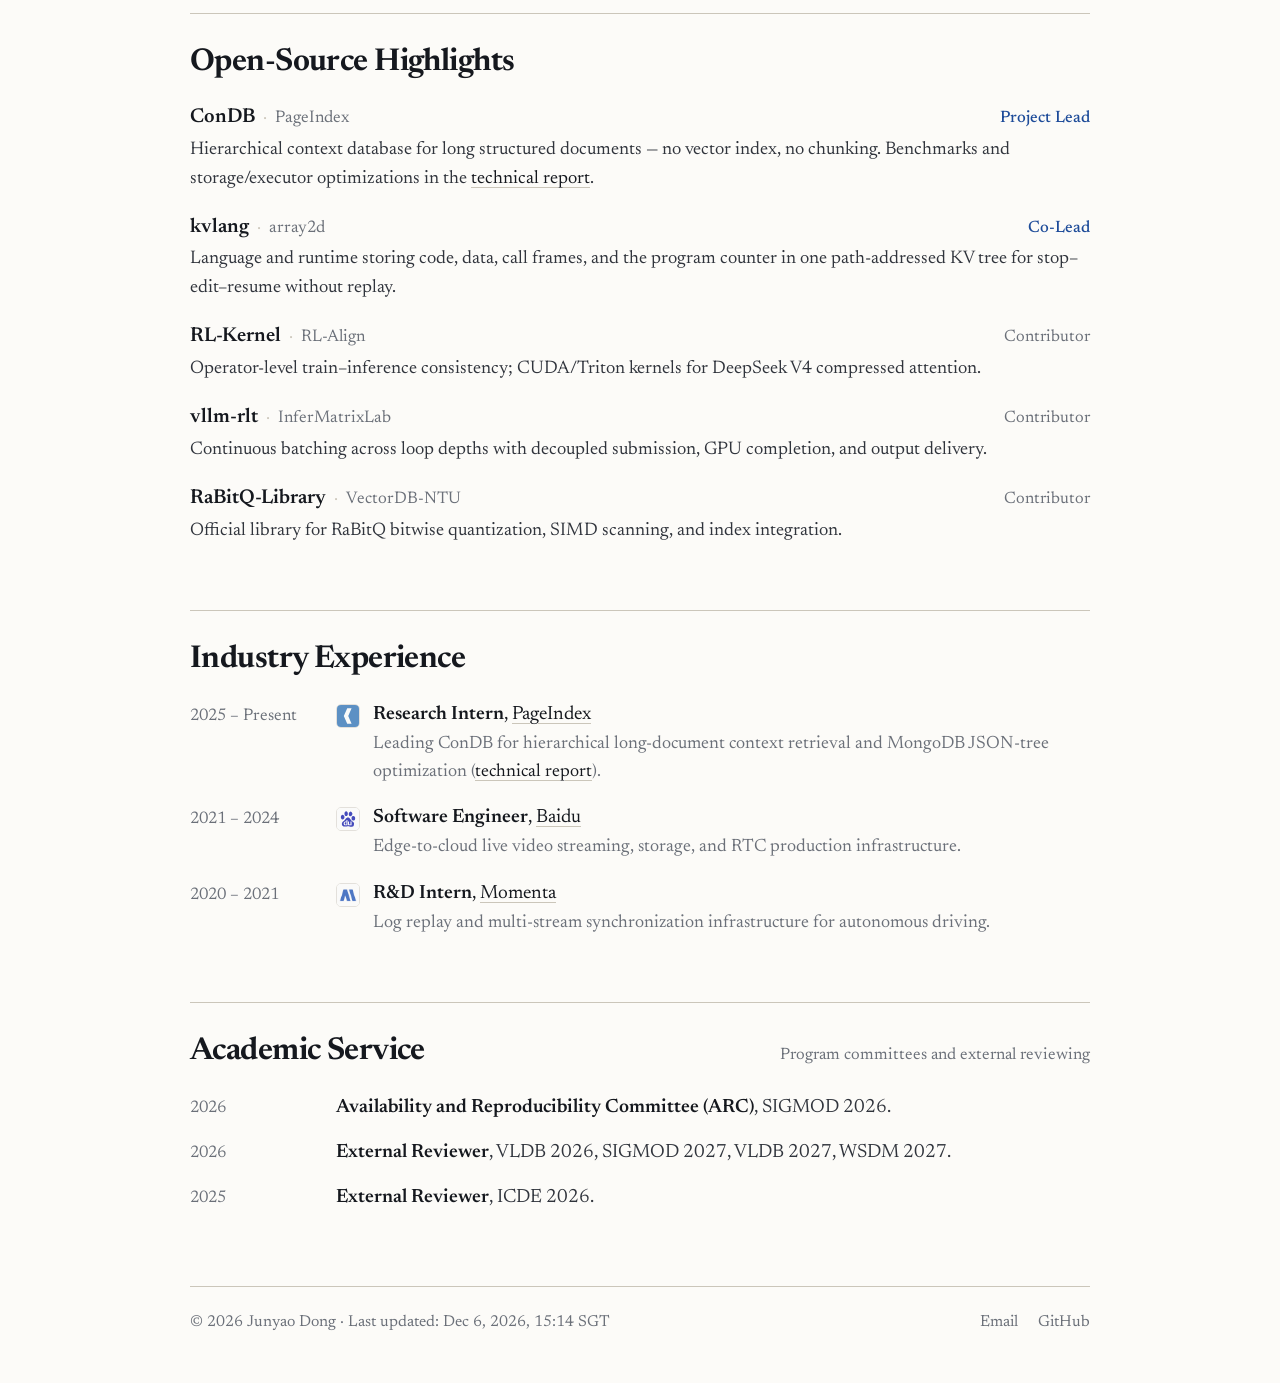
==== commit 8db63f39: "Host JSON tree retrieval technical report and refresh CV.pdf" ====
--- a/index.html
+++ b/index.html
@@ -186,7 +186,7 @@
                                 </div>
                                 <span class="oss-role lead">Project Lead</span>
                             </div>
-                            <p class="oss-desc">Hierarchical context database for long structured documents — no vector index, no chunking.</p>
+                            <p class="oss-desc">Hierarchical context database for long structured documents — no vector index, no chunking. Benchmarks and storage/executor optimizations in the <a href="reports/json-tree-retrieval.pdf" target="_blank" rel="noopener noreferrer">technical report</a>.</p>
                         </article>
 
                         <article class="oss-item" id="oss-kvlang">
@@ -249,7 +249,7 @@
                             <span class="exp-logo" aria-hidden="true"><img src="images/exp-vectify.svg" alt="" loading="lazy"></span>
                             <div class="exp-text">
                                 <p class="exp-head"><strong>Research Intern</strong>, <a href="https://pageindex.ai/" target="_blank" rel="noopener noreferrer">PageIndex</a></p>
-                                <p class="exp-desc">Leading ConDB for hierarchical long-document context retrieval.</p>
+                                <p class="exp-desc">Leading ConDB for hierarchical long-document context retrieval and MongoDB JSON-tree optimization (<a href="reports/json-tree-retrieval.pdf" target="_blank" rel="noopener noreferrer">technical report</a>).</p>
                             </div>
                         </div>
                     </div>
@@ -303,7 +303,7 @@
 
     <footer class="footer">
         <div class="wrap footer-row">
-            <span>© 2026 Junyao Dong · <span id="last-updated">Last updated: Nov 25, 2026, 18:30 SGT</span></span>
+            <span>© 2026 Junyao Dong · <span id="last-updated">Last updated: Nov 26, 2026, 21:26 SGT</span></span>
             <div class="footer-links">
                 <a href="mailto:junyao.dong@ntu.edu.sg">Email</a>
                 <!-- CV hidden: <a href="CV.pdf" target="_blank" rel="noopener noreferrer">CV</a> -->
